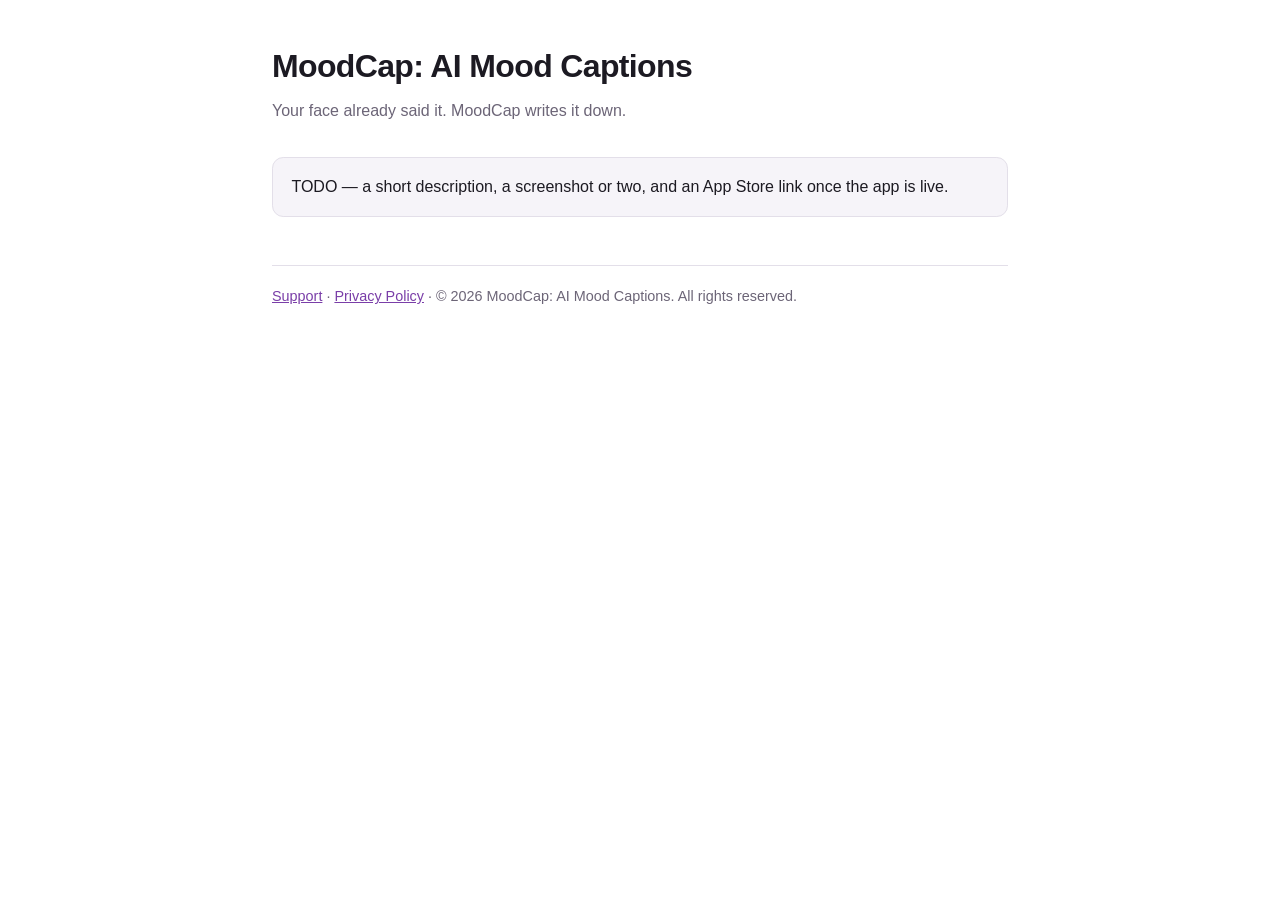
==== index.html @ 4e9204dc "Support and privacy pages for MoodCap: AI Mood Captions" ====
<!doctype html>
<html lang="en">
<head>
<meta charset="utf-8">
<meta name="viewport" content="width=device-width, initial-scale=1">
<title>MoodCap: AI Mood Captions</title>
<style>
  :root { color-scheme: light dark;
    --ink:#1c1a22; --dim:#6c6577; --bg:#fff; --card:#f6f4f9; --line:#e3dfe9; --accent:#7a3ea8; }
  @media (prefers-color-scheme: dark) {
    :root { --ink:#ece9f1; --dim:#a49cb0; --bg:#17141d; --card:#231f2b; --line:#37303f; --accent:#c79bee; }
  }
  body { max-width: 46rem; margin: 0 auto; padding: 2.5rem 1.25rem 4rem; background: var(--bg);
    color: var(--ink); font: 16px/1.65 -apple-system, BlinkMacSystemFont, "Segoe UI", Roboto, sans-serif; }
  h1 { font-size: 2rem; margin: 0 0 .35rem; letter-spacing: -.02em; }
  h2 { font-size: 1.1rem; margin: 2.2rem 0 .6rem; }
  .sub { color: var(--dim); margin: 0 0 2rem; }
  .lede { background: var(--card); border: 1px solid var(--line); border-radius: .7rem;
    padding: 1rem 1.15rem; margin: 0 0 2rem; }
  ul { padding-left: 1.15rem; } li { margin: .3rem 0; }
  footer { margin-top: 3rem; padding-top: 1.2rem; border-top: 1px solid var(--line);
    color: var(--dim); font-size: .9rem; }
  a { color: var(--accent); }
</style>
</head>
<body>
<h1>MoodCap: AI Mood Captions</h1>
<p class="sub">Your face already said it. MoodCap writes it down.</p>
<p class="lede">TODO — a short description, a screenshot or two, and an App Store
link once the app is live.</p>
<footer><a href="support.html">Support</a> · <a href="privacy.html">Privacy Policy</a>
 · © 2026 MoodCap: AI Mood Captions. All rights reserved.</footer>
</body>
</html>
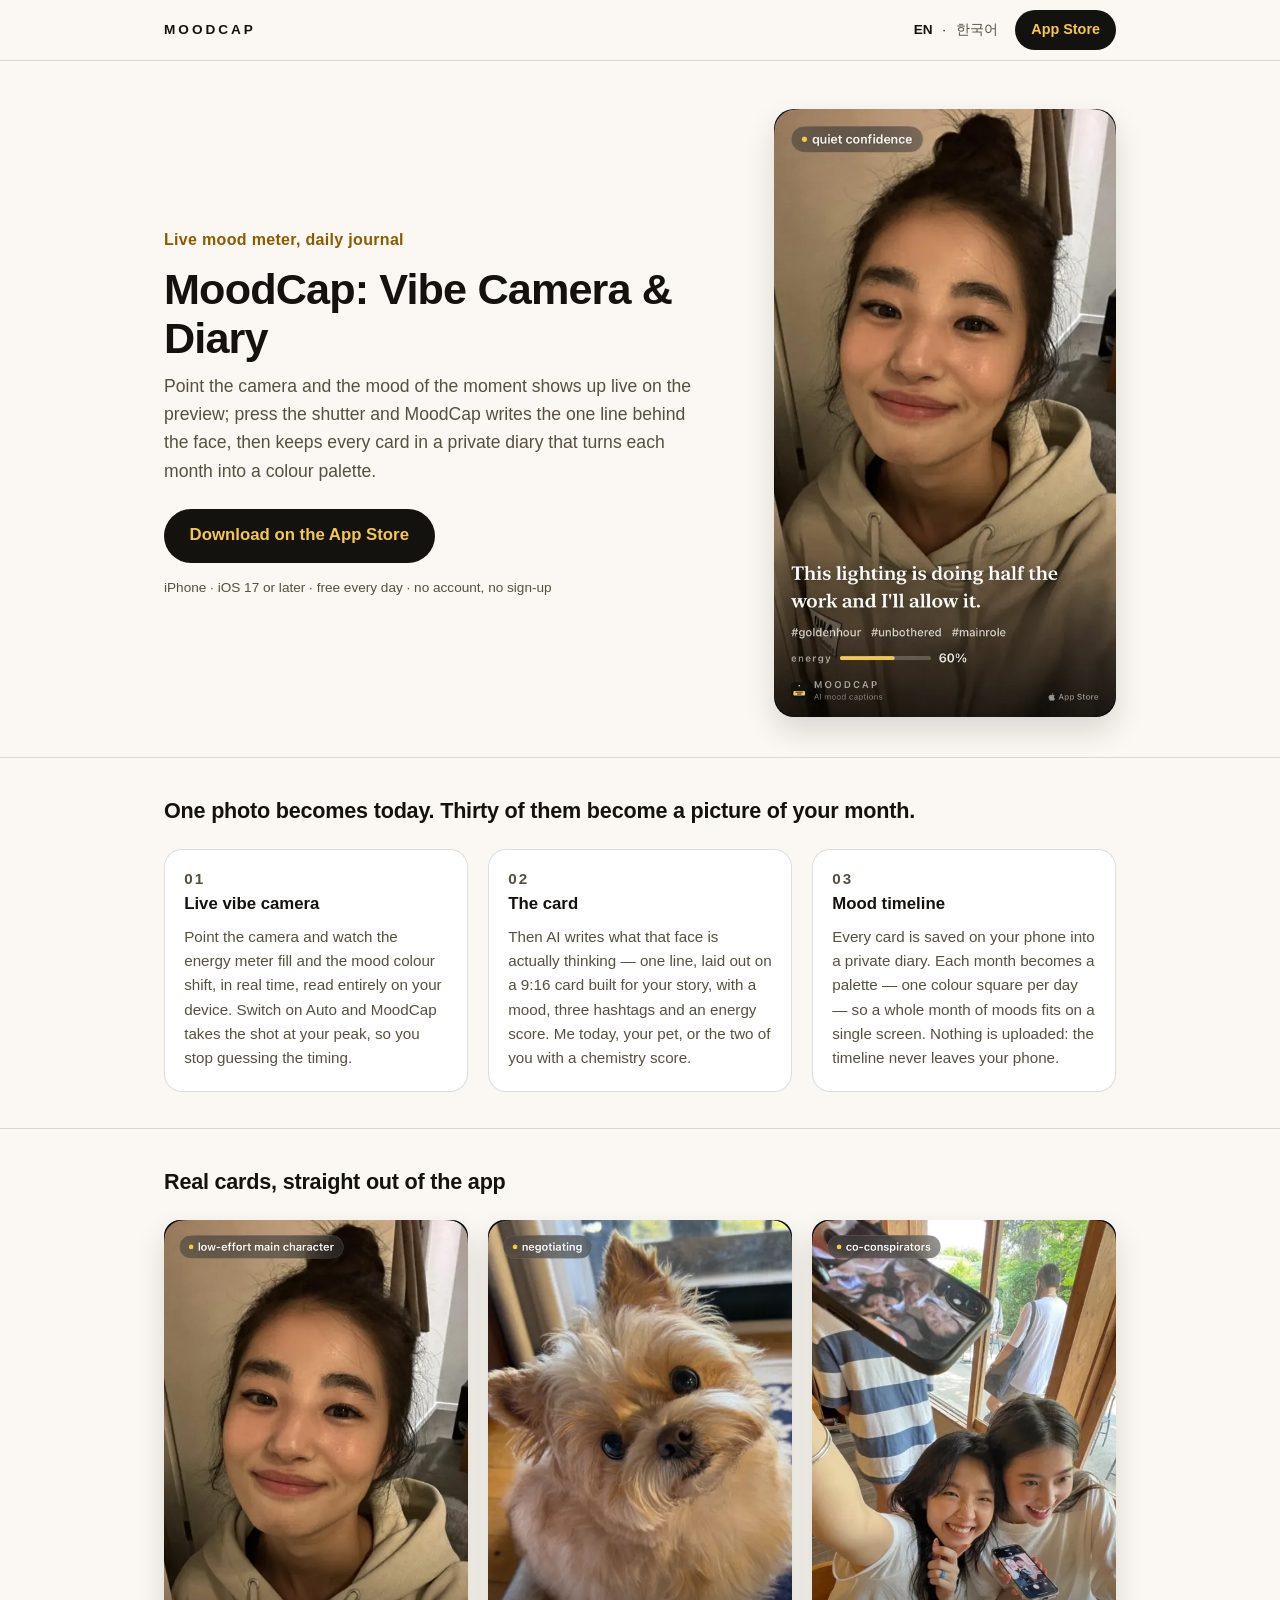
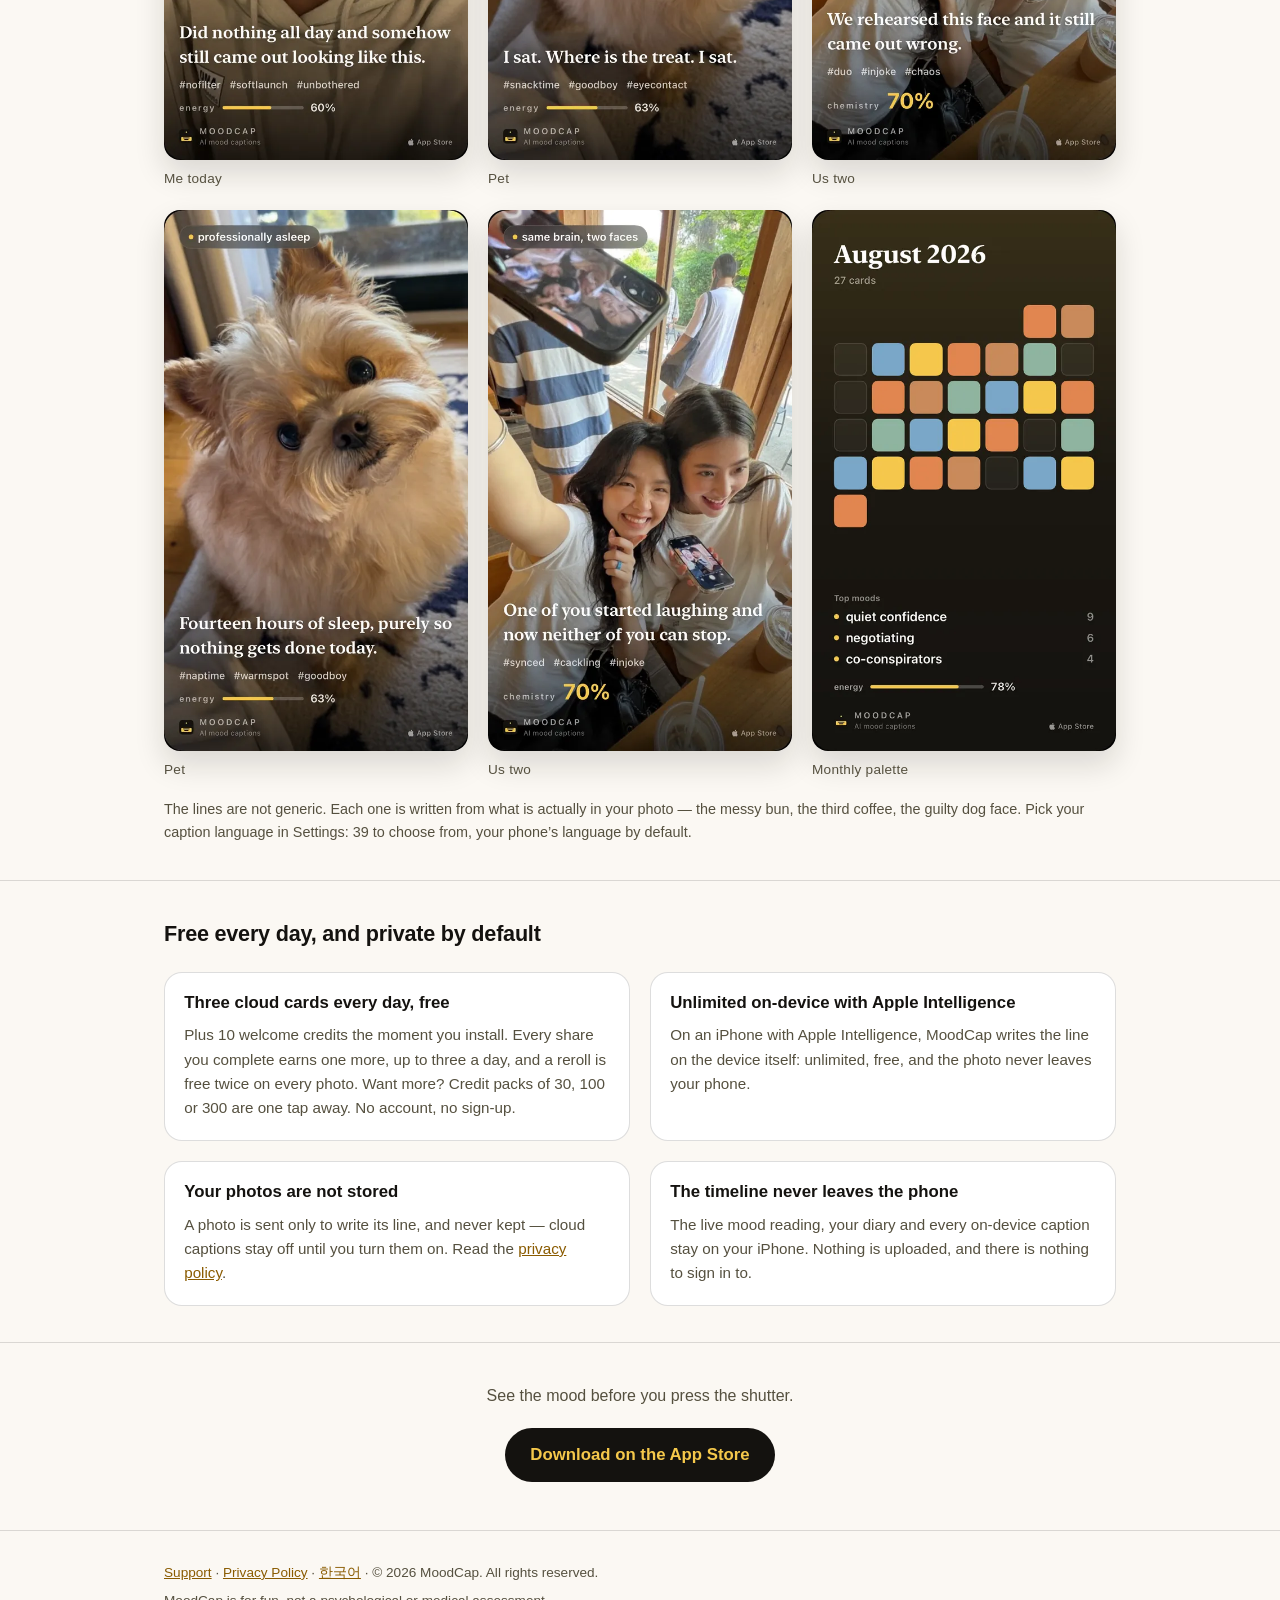
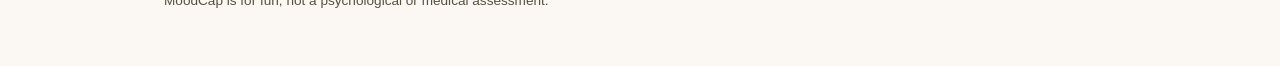
==== commit 0aeda7f3: "Build the real launch site, EN + KO Replaces the TODO placeholder with a marketing page that says wh" ====
--- a/index.html
+++ b/index.html
@@ -3,32 +3,372 @@
 <head>
 <meta charset="utf-8">
 <meta name="viewport" content="width=device-width, initial-scale=1">
-<title>MoodCap: AI Mood Captions</title>
+<title>MoodCap: Vibe Camera &amp; Diary</title>
+<meta name="description" content="Your camera reads the room before you press the shutter. MoodCap shows the mood live, writes the one line behind the face, and keeps every card in a private diary that turns each month into a colour palette.">
+<link rel="canonical" href="https://richoh86.github.io/moodcap-site/">
+<link rel="alternate" hreflang="en" href="https://richoh86.github.io/moodcap-site/">
+<link rel="alternate" hreflang="ko" href="https://richoh86.github.io/moodcap-site/ko/">
+<link rel="alternate" hreflang="x-default" href="https://richoh86.github.io/moodcap-site/">
+<meta property="og:type" content="website">
+<meta property="og:site_name" content="MoodCap">
+<meta property="og:title" content="MoodCap: Vibe Camera &amp; Diary">
+<meta property="og:description" content="See the mood before you press the shutter, then watch a month of them turn into one colour palette. Free every day, unlimited on-device with Apple Intelligence.">
+<meta property="og:url" content="https://richoh86.github.io/moodcap-site/">
+<meta property="og:image" content="https://richoh86.github.io/moodcap-site/assets/og.jpg">
+<meta property="og:image:width" content="1200">
+<meta property="og:image:height" content="630">
+<meta property="og:locale" content="en_US">
+<meta property="og:locale:alternate" content="ko_KR">
+<meta name="twitter:card" content="summary_large_image">
+<meta name="twitter:title" content="MoodCap: Vibe Camera &amp; Diary">
+<meta name="twitter:description" content="See the mood before you press the shutter, then watch a month of them turn into one colour palette.">
+<meta name="twitter:image" content="https://richoh86.github.io/moodcap-site/assets/og.jpg">
+<meta name="theme-color" content="#14120F">
+<link rel="icon" type="image/png" sizes="32x32" href="assets/favicon-32.png">
+<link rel="icon" type="image/png" sizes="192x192" href="assets/icon-192.png">
+<link rel="apple-touch-icon" href="assets/apple-touch-icon.png">
 <style>
-  :root { color-scheme: light dark;
-    --ink:#1c1a22; --dim:#6c6577; --bg:#fff; --card:#f6f4f9; --line:#e3dfe9; --accent:#7a3ea8; }
-  @media (prefers-color-scheme: dark) {
-    :root { --ink:#ece9f1; --dim:#a49cb0; --bg:#17141d; --card:#231f2b; --line:#37303f; --accent:#c79bee; }
-  }
-  body { max-width: 46rem; margin: 0 auto; padding: 2.5rem 1.25rem 4rem; background: var(--bg);
-    color: var(--ink); font: 16px/1.65 -apple-system, BlinkMacSystemFont, "Segoe UI", Roboto, sans-serif; }
-  h1 { font-size: 2rem; margin: 0 0 .35rem; letter-spacing: -.02em; }
-  h2 { font-size: 1.1rem; margin: 2.2rem 0 .6rem; }
-  .sub { color: var(--dim); margin: 0 0 2rem; }
-  .lede { background: var(--card); border: 1px solid var(--line); border-radius: .7rem;
-    padding: 1rem 1.15rem; margin: 0 0 2rem; }
-  ul { padding-left: 1.15rem; } li { margin: .3rem 0; }
-  footer { margin-top: 3rem; padding-top: 1.2rem; border-top: 1px solid var(--line);
-    color: var(--dim); font-size: .9rem; }
-  a { color: var(--accent); }
+  /* Brand values come from Sources/App/BrandTheme.swift — ink #14120F,
+     raised surface #221E19, subtitle yellow #F5C84B. */
+  :root {
+    color-scheme: dark light;
+    --ink: #14120F;
+    --raised: #221E19;
+    --line: rgba(255, 255, 255, 0.12);
+    --text: #ffffff;
+    --dim: rgba(255, 255, 255, 0.72);
+    --accent: #F5C84B;
+    --accent-ink: #14120F;
+    --link: #F5C84B;
+    --shadow: 0 18px 40px rgba(0, 0, 0, 0.45);
+  }
+  @media (prefers-color-scheme: light) {
+    :root {
+      --ink: #FBF8F3;
+      --raised: #FFFFFF;
+      --line: rgba(20, 18, 15, 0.14);
+      --text: #14120F;
+      --dim: #55503F;
+      --accent: #14120F;
+      --accent-ink: #F5C84B;
+      --link: #8A5B00;
+      --shadow: 0 14px 30px rgba(20, 18, 15, 0.14);
+    }
+  }
+  * { box-sizing: border-box; }
+  html { -webkit-text-size-adjust: 100%; }
+  body {
+    margin: 0;
+    background: var(--ink);
+    color: var(--text);
+    font: 16px/1.6 -apple-system, BlinkMacSystemFont, "Segoe UI", Roboto,
+      "Helvetica Neue", Arial, sans-serif;
+    overflow-wrap: break-word;
+  }
+  .wrap { max-width: 62rem; margin: 0 auto; padding: 0 1.25rem; }
+  a { color: var(--link); }
+  a:focus-visible, button:focus-visible {
+    outline: 3px solid var(--accent);
+    outline-offset: 3px;
+    border-radius: 4px;
+  }
+  img { max-width: 100%; height: auto; display: block; }
+
+  header.bar {
+    border-bottom: 1px solid var(--line);
+    position: sticky;
+    top: 0;
+    background: var(--ink);
+    z-index: 5;
+  }
+  .bar .wrap {
+    display: flex;
+    align-items: center;
+    gap: 1rem;
+    min-height: 60px;
+    flex-wrap: wrap;
+  }
+  .wordmark {
+    font-weight: 700;
+    letter-spacing: 0.22em;
+    font-size: 0.85rem;
+    color: var(--text);
+    text-decoration: none;
+    margin-right: auto;
+  }
+  .langs { display: flex; gap: 0.5rem; align-items: center; font-size: 0.85rem; }
+  .langs a { color: var(--dim); text-decoration: none; padding: 0.2rem 0.1rem; }
+  .langs a[aria-current="page"] { color: var(--text); font-weight: 600; }
+  .langs a:hover { color: var(--text); }
+
+  .store {
+    display: inline-block;
+    background: var(--accent);
+    color: var(--accent-ink);
+    font-weight: 700;
+    text-decoration: none;
+    padding: 0.55rem 1rem;
+    border-radius: 999px;
+    font-size: 0.9rem;
+    white-space: nowrap;
+  }
+  .store.big { padding: 0.85rem 1.6rem; font-size: 1.05rem; }
+  .store:hover { filter: brightness(1.08); }
+
+  .hero .wrap {
+    display: grid;
+    grid-template-columns: 1.25fr 0.75fr;
+    gap: 2.5rem;
+    align-items: center;
+    padding-top: 3rem;
+    padding-bottom: 2.5rem;
+  }
+  h1 { font-size: clamp(1.9rem, 4.5vw, 2.7rem); line-height: 1.15; margin: 0 0 0.5rem; letter-spacing: -0.02em; }
+  .kicker { color: var(--accent); font-weight: 600; margin: 0 0 0.75rem; letter-spacing: 0.02em; }
+  .lede { color: var(--dim); font-size: 1.1rem; margin: 0 0 1.5rem; max-width: 34rem; }
+  .meta { color: var(--dim); font-size: 0.85rem; margin: 0.9rem 0 0; }
+  .hero-card img { border-radius: 20px; box-shadow: var(--shadow); margin: 0 auto; }
+
+  section { padding: 2.25rem 0; border-top: 1px solid var(--line); }
+  h2 { font-size: 1.35rem; margin: 0 0 1.25rem; letter-spacing: -0.01em; }
+  h3 { font-size: 1.05rem; margin: 0 0 0.4rem; }
+  .three { display: grid; grid-template-columns: repeat(3, 1fr); gap: 1.25rem; }
+  .three article {
+    background: var(--raised);
+    border: 1px solid var(--line);
+    border-radius: 18px;
+    padding: 1.1rem 1.2rem 1.3rem;
+  }
+  .three p { color: var(--dim); margin: 0; font-size: 0.95rem; }
+  .step { color: var(--accent); font-size: 0.75rem; font-weight: 700; letter-spacing: 0.14em; }
+
+  @media (prefers-color-scheme: light) {
+    .kicker, .step { color: var(--link); }
+  }
+
+  .gallery {
+    display: grid;
+    grid-template-columns: repeat(3, minmax(0, 1fr));
+    gap: 1.25rem;
+  }
+  .gallery figure { margin: 0; }
+  .gallery img { border-radius: 16px; box-shadow: var(--shadow); width: 100%; }
+  .gallery figcaption {
+    color: var(--dim);
+    font-size: 0.85rem;
+    margin-top: 0.5rem;
+    letter-spacing: 0.02em;
+  }
+  .note { color: var(--dim); font-size: 0.9rem; margin: 1.1rem 0 0; }
+
+  .facts { display: grid; grid-template-columns: 1fr 1fr; gap: 1.25rem; }
+  .facts div {
+    background: var(--raised);
+    border: 1px solid var(--line);
+    border-radius: 18px;
+    padding: 1.1rem 1.2rem 1.2rem;
+  }
+  .facts p { color: var(--dim); margin: 0.35rem 0 0; font-size: 0.95rem; }
+  .cta { text-align: center; padding: 2.5rem 0 3rem; border-top: 1px solid var(--line); }
+  .cta p { color: var(--dim); margin: 0 0 1.25rem; }
+
+  footer {
+    border-top: 1px solid var(--line);
+    padding: 1.5rem 0 3rem;
+    color: var(--dim);
+    font-size: 0.85rem;
+  }
+  footer p { margin: 0.4rem 0; }
+
+  @media (max-width: 860px) {
+    .hero .wrap { grid-template-columns: 1fr; gap: 1.75rem; padding-top: 2rem; }
+    .three { grid-template-columns: 1fr; }
+    .facts { grid-template-columns: 1fr; }
+    .hero-card img { max-width: 260px; }
+  }
+  @media (max-width: 640px) {
+    .gallery {
+      display: flex;
+      overflow-x: auto;
+      scroll-snap-type: x mandatory;
+      gap: 1rem;
+      padding-bottom: 0.75rem;
+    }
+    .gallery figure { flex: 0 0 62vw; scroll-snap-align: start; }
+  }
 </style>
 </head>
 <body>
-<h1>MoodCap: AI Mood Captions</h1>
-<p class="sub">Your face already said it. MoodCap writes it down.</p>
-<p class="lede">TODO — a short description, a screenshot or two, and an App Store
-link once the app is live.</p>
-<footer><a href="support.html">Support</a> · <a href="privacy.html">Privacy Policy</a>
- · © 2026 MoodCap: AI Mood Captions. All rights reserved.</footer>
+
+<header class="bar">
+  <div class="wrap">
+    <a class="wordmark" href="index.html">MOODCAP</a>
+    <nav class="langs" aria-label="Language">
+      <a href="index.html" aria-current="page" lang="en">EN</a>
+      <span aria-hidden="true">·</span>
+      <a href="ko/index.html" lang="ko" hreflang="ko">한국어</a>
+    </nav>
+    <a class="store" href="https://apps.apple.com/app/apple-store/id6801974284?pt=119467638&amp;ct=site&amp;mt=8">App&nbsp;Store</a>
+  </div>
+</header>
+
+<main>
+
+  <div class="hero">
+    <div class="wrap">
+      <div>
+        <p class="kicker">Live mood meter, daily journal</p>
+        <h1>MoodCap: Vibe Camera &amp; Diary</h1>
+        <p class="lede">Point the camera and the mood of the moment shows up live on the
+          preview; press the shutter and MoodCap writes the one line behind the face, then
+          keeps every card in a private diary that turns each month into a colour palette.</p>
+        <a class="store big" href="https://apps.apple.com/app/apple-store/id6801974284?pt=119467638&amp;ct=site&amp;mt=8">Download on the App Store</a>
+        <p class="meta">iPhone · iOS 17 or later · free every day · no account, no sign-up</p>
+      </div>
+      <div class="hero-card">
+        <picture>
+          <source srcset="assets/cards/en/solo-1.webp" type="image/webp">
+          <img src="assets/cards/en/solo-1.jpg" width="540" height="960"
+               alt="A MoodCap card. Mood: quiet confidence. The line reads &ldquo;This lighting is doing half the work and I'll allow it.&rdquo; with #goldenhour #unbothered #mainrole and an energy score of 60%.">
+        </picture>
+      </div>
+    </div>
+  </div>
+
+  <section id="how">
+    <div class="wrap">
+      <h2>One photo becomes today. Thirty of them become a picture of your month.</h2>
+      <div class="three">
+        <article>
+          <p class="step">01</p>
+          <h3>Live vibe camera</h3>
+          <p>Point the camera and watch the energy meter fill and the mood colour shift, in
+            real time, read entirely on your device. Switch on Auto and MoodCap takes the shot
+            at your peak, so you stop guessing the timing.</p>
+        </article>
+        <article>
+          <p class="step">02</p>
+          <h3>The card</h3>
+          <p>Then AI writes what that face is actually thinking &mdash; one line, laid out on a
+            9:16 card built for your story, with a mood, three hashtags and an energy score.
+            Me today, your pet, or the two of you with a chemistry score.</p>
+        </article>
+        <article>
+          <p class="step">03</p>
+          <h3>Mood timeline</h3>
+          <p>Every card is saved on your phone into a private diary. Each month becomes a
+            palette &mdash; one colour square per day &mdash; so a whole month of moods fits on
+            a single screen. Nothing is uploaded: the timeline never leaves your phone.</p>
+        </article>
+      </div>
+    </div>
+  </section>
+
+  <section id="cards">
+    <div class="wrap">
+      <h2>Real cards, straight out of the app</h2>
+      <div class="gallery">
+        <figure>
+          <picture>
+            <source srcset="assets/cards/en/solo-2.webp" type="image/webp">
+            <img loading="lazy" src="assets/cards/en/solo-2.jpg" width="540" height="960"
+                 alt="Mood: low-effort main character. &ldquo;Did nothing all day and somehow still came out looking like this.&rdquo;">
+          </picture>
+          <figcaption>Me today</figcaption>
+        </figure>
+        <figure>
+          <picture>
+            <source srcset="assets/cards/en/pet-1.webp" type="image/webp">
+            <img loading="lazy" src="assets/cards/en/pet-1.jpg" width="540" height="960"
+                 alt="Mood: negotiating. &ldquo;I sat. Where is the treat. I sat.&rdquo;">
+          </picture>
+          <figcaption>Pet</figcaption>
+        </figure>
+        <figure>
+          <picture>
+            <source srcset="assets/cards/en/duo-1.webp" type="image/webp">
+            <img loading="lazy" src="assets/cards/en/duo-1.jpg" width="540" height="960"
+                 alt="Mood: co-conspirators. &ldquo;We rehearsed this face and it still came out wrong.&rdquo; with a chemistry score of 70%.">
+          </picture>
+          <figcaption>Us two</figcaption>
+        </figure>
+        <figure>
+          <picture>
+            <source srcset="assets/cards/en/pet-2.webp" type="image/webp">
+            <img loading="lazy" src="assets/cards/en/pet-2.jpg" width="540" height="960"
+                 alt="Mood: professionally asleep. &ldquo;Fourteen hours of sleep, purely so nothing gets done today.&rdquo;">
+          </picture>
+          <figcaption>Pet</figcaption>
+        </figure>
+        <figure>
+          <picture>
+            <source srcset="assets/cards/en/duo-2.webp" type="image/webp">
+            <img loading="lazy" src="assets/cards/en/duo-2.jpg" width="540" height="960"
+                 alt="Mood: same brain, two faces. &ldquo;One of you started laughing and now neither of you can stop.&rdquo;">
+          </picture>
+          <figcaption>Us two</figcaption>
+        </figure>
+        <figure>
+          <picture>
+            <source srcset="assets/cards/en/palette.webp" type="image/webp">
+            <img loading="lazy" src="assets/cards/en/palette.jpg" width="540" height="960"
+                 alt="The monthly palette card for August 2026: 27 cards, one colour square per day, top moods quiet confidence, negotiating and co-conspirators, average energy 78%.">
+          </picture>
+          <figcaption>Monthly palette</figcaption>
+        </figure>
+      </div>
+      <p class="note">The lines are not generic. Each one is written from what is actually in
+        your photo &mdash; the messy bun, the third coffee, the guilty dog face. Pick your caption
+        language in Settings: 39 to choose from, your phone&rsquo;s language by default.</p>
+    </div>
+  </section>
+
+  <section id="free">
+    <div class="wrap">
+      <h2>Free every day, and private by default</h2>
+      <div class="facts">
+        <div>
+          <h3>Three cloud cards every day, free</h3>
+          <p>Plus 10 welcome credits the moment you install. Every share you complete earns one
+            more, up to three a day, and a reroll is free twice on every photo. Want more?
+            Credit packs of 30, 100 or 300 are one tap away. No account, no sign-up.</p>
+        </div>
+        <div>
+          <h3>Unlimited on-device with Apple Intelligence</h3>
+          <p>On an iPhone with Apple Intelligence, MoodCap writes the line on the device itself:
+            unlimited, free, and the photo never leaves your phone.</p>
+        </div>
+        <div>
+          <h3>Your photos are not stored</h3>
+          <p>A photo is sent only to write its line, and never kept &mdash; cloud captions stay
+            off until you turn them on. Read the <a href="privacy.html">privacy policy</a>.</p>
+        </div>
+        <div>
+          <h3>The timeline never leaves the phone</h3>
+          <p>The live mood reading, your diary and every on-device caption stay on your iPhone.
+            Nothing is uploaded, and there is nothing to sign in to.</p>
+        </div>
+      </div>
+    </div>
+  </section>
+
+  <div class="cta">
+    <div class="wrap">
+      <p>See the mood before you press the shutter.</p>
+      <a class="store big" href="https://apps.apple.com/app/apple-store/id6801974284?pt=119467638&amp;ct=site&amp;mt=8">Download on the App Store</a>
+    </div>
+  </div>
+
+</main>
+
+<footer>
+  <div class="wrap">
+    <p><a href="support.html">Support</a> · <a href="privacy.html">Privacy Policy</a> ·
+      <a href="ko/index.html" lang="ko" hreflang="ko">한국어</a> ·
+      © 2026 MoodCap. All rights reserved.</p>
+    <p>MoodCap is for fun, not a psychological or medical assessment.</p>
+  </div>
+</footer>
+
 </body>
 </html>
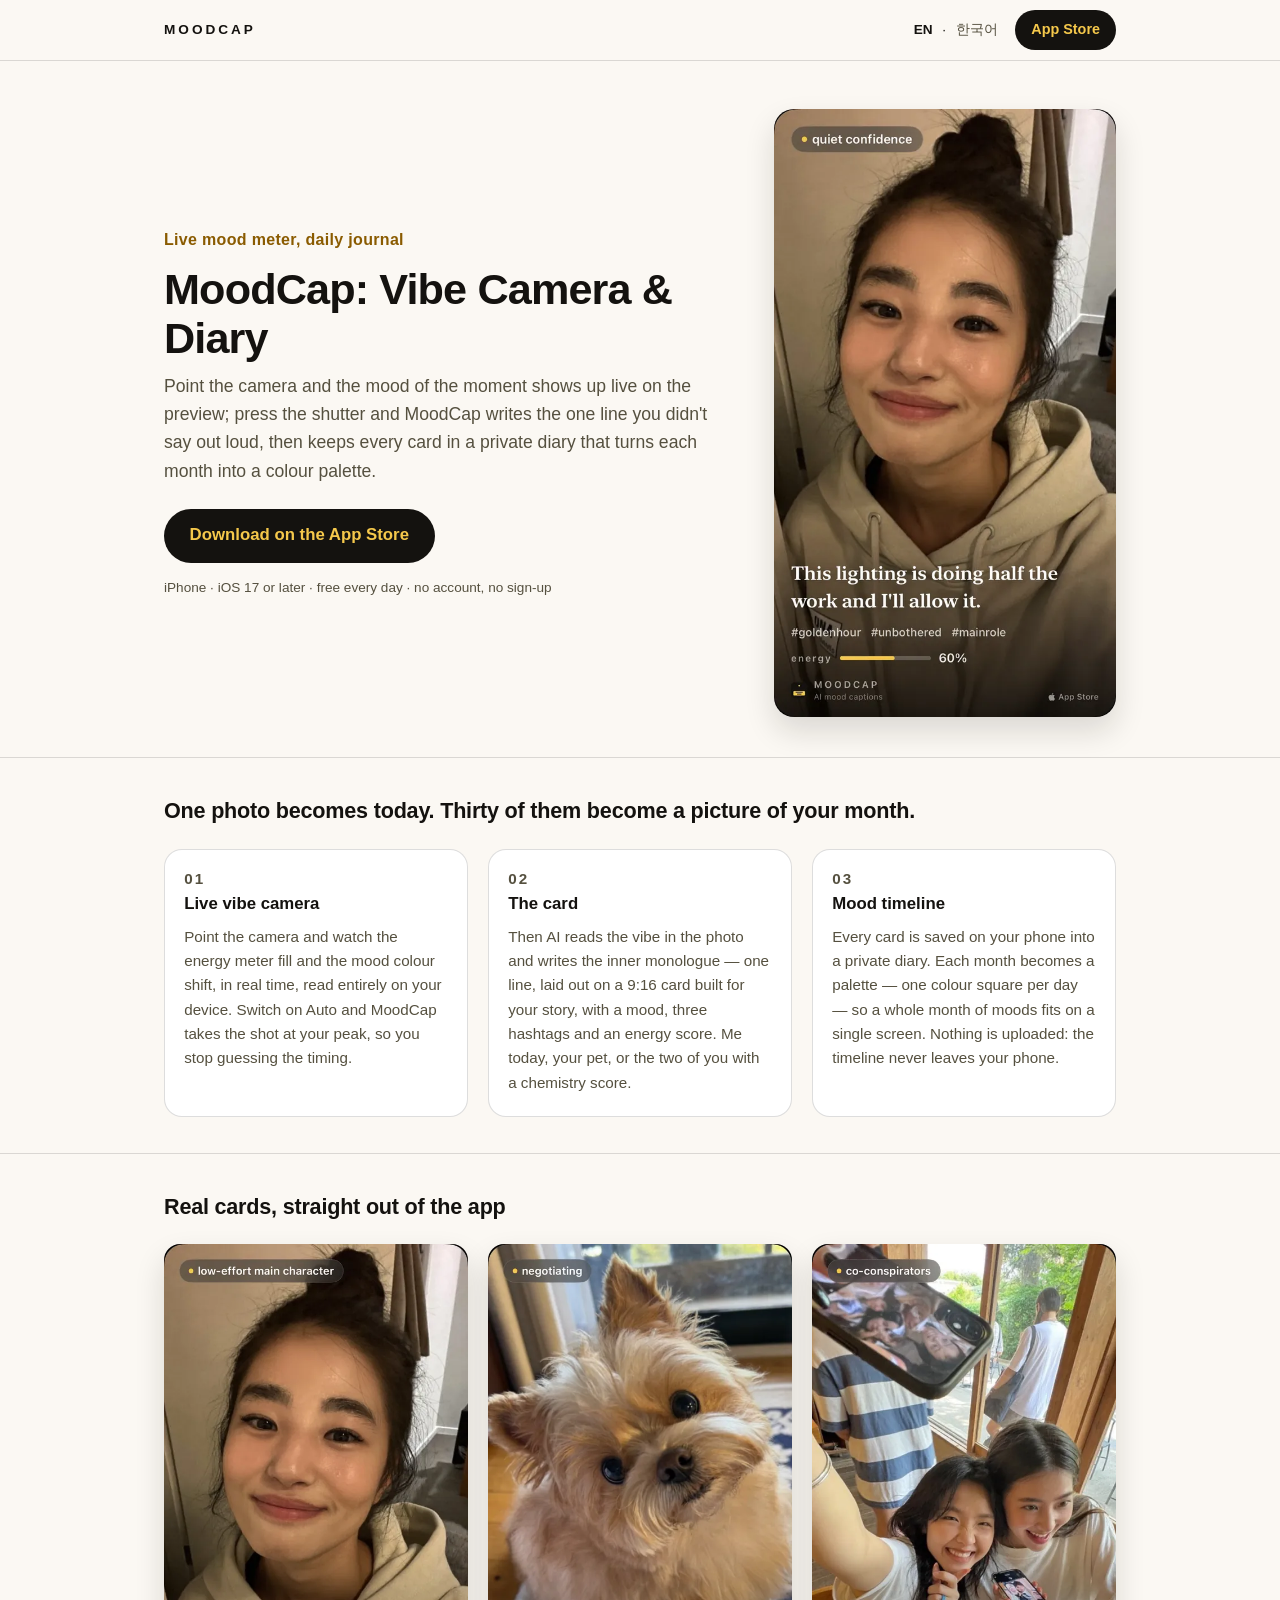
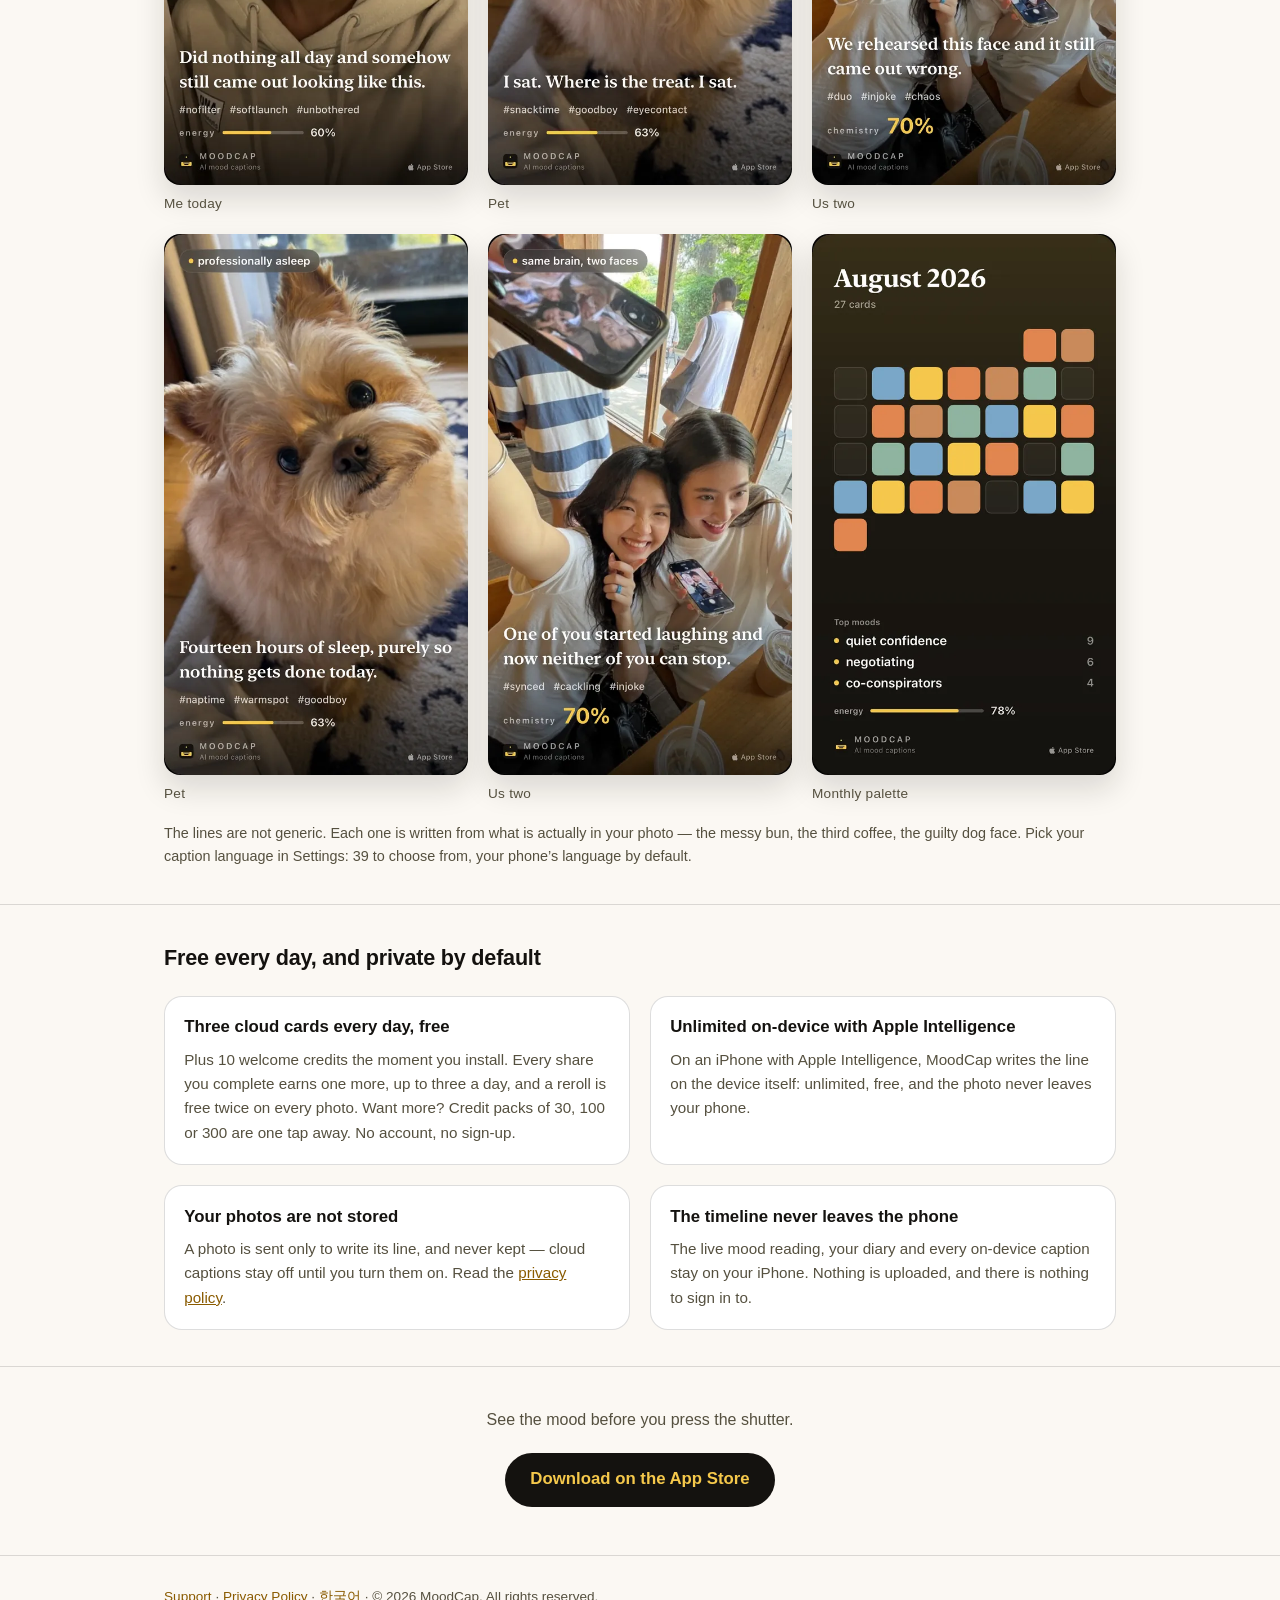
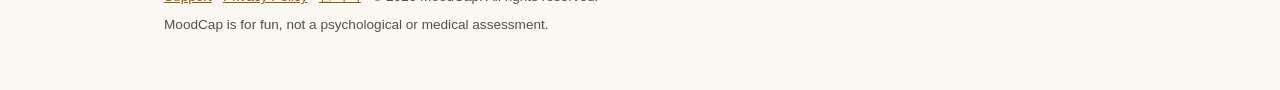
==== commit ed52754a: "ko page Naver SEO pass: FAQ + schema, drop the face-reading copy - ko: 7-question FAQ section mirror" ====
--- a/index.html
+++ b/index.html
@@ -4,7 +4,7 @@
 <meta charset="utf-8">
 <meta name="viewport" content="width=device-width, initial-scale=1">
 <title>MoodCap: Vibe Camera &amp; Diary</title>
-<meta name="description" content="Your camera reads the room before you press the shutter. MoodCap shows the mood live, writes the one line behind the face, and keeps every card in a private diary that turns each month into a colour palette.">
+<meta name="description" content="Your camera reads the room before you press the shutter. MoodCap shows the mood live, writes the one line you didn't say out loud, and keeps every card in a private diary that turns each month into a colour palette.">
 <link rel="canonical" href="https://richoh86.github.io/moodcap-site/">
 <link rel="alternate" hreflang="en" href="https://richoh86.github.io/moodcap-site/">
 <link rel="alternate" hreflang="ko" href="https://richoh86.github.io/moodcap-site/ko/">
@@ -220,7 +220,7 @@
         <p class="kicker">Live mood meter, daily journal</p>
         <h1>MoodCap: Vibe Camera &amp; Diary</h1>
         <p class="lede">Point the camera and the mood of the moment shows up live on the
-          preview; press the shutter and MoodCap writes the one line behind the face, then
+          preview; press the shutter and MoodCap writes the one line you didn't say out loud, then
           keeps every card in a private diary that turns each month into a colour palette.</p>
         <a class="store big" href="https://apps.apple.com/app/apple-store/id6801974284?pt=119467638&amp;ct=site&amp;mt=8">Download on the App Store</a>
         <p class="meta">iPhone · iOS 17 or later · free every day · no account, no sign-up</p>
@@ -249,7 +249,7 @@
         <article>
           <p class="step">02</p>
           <h3>The card</h3>
-          <p>Then AI writes what that face is actually thinking &mdash; one line, laid out on a
+          <p>Then AI reads the vibe in the photo and writes the inner monologue &mdash; one line, laid out on a
             9:16 card built for your story, with a mood, three hashtags and an energy score.
             Me today, your pet, or the two of you with a chemistry score.</p>
         </article>
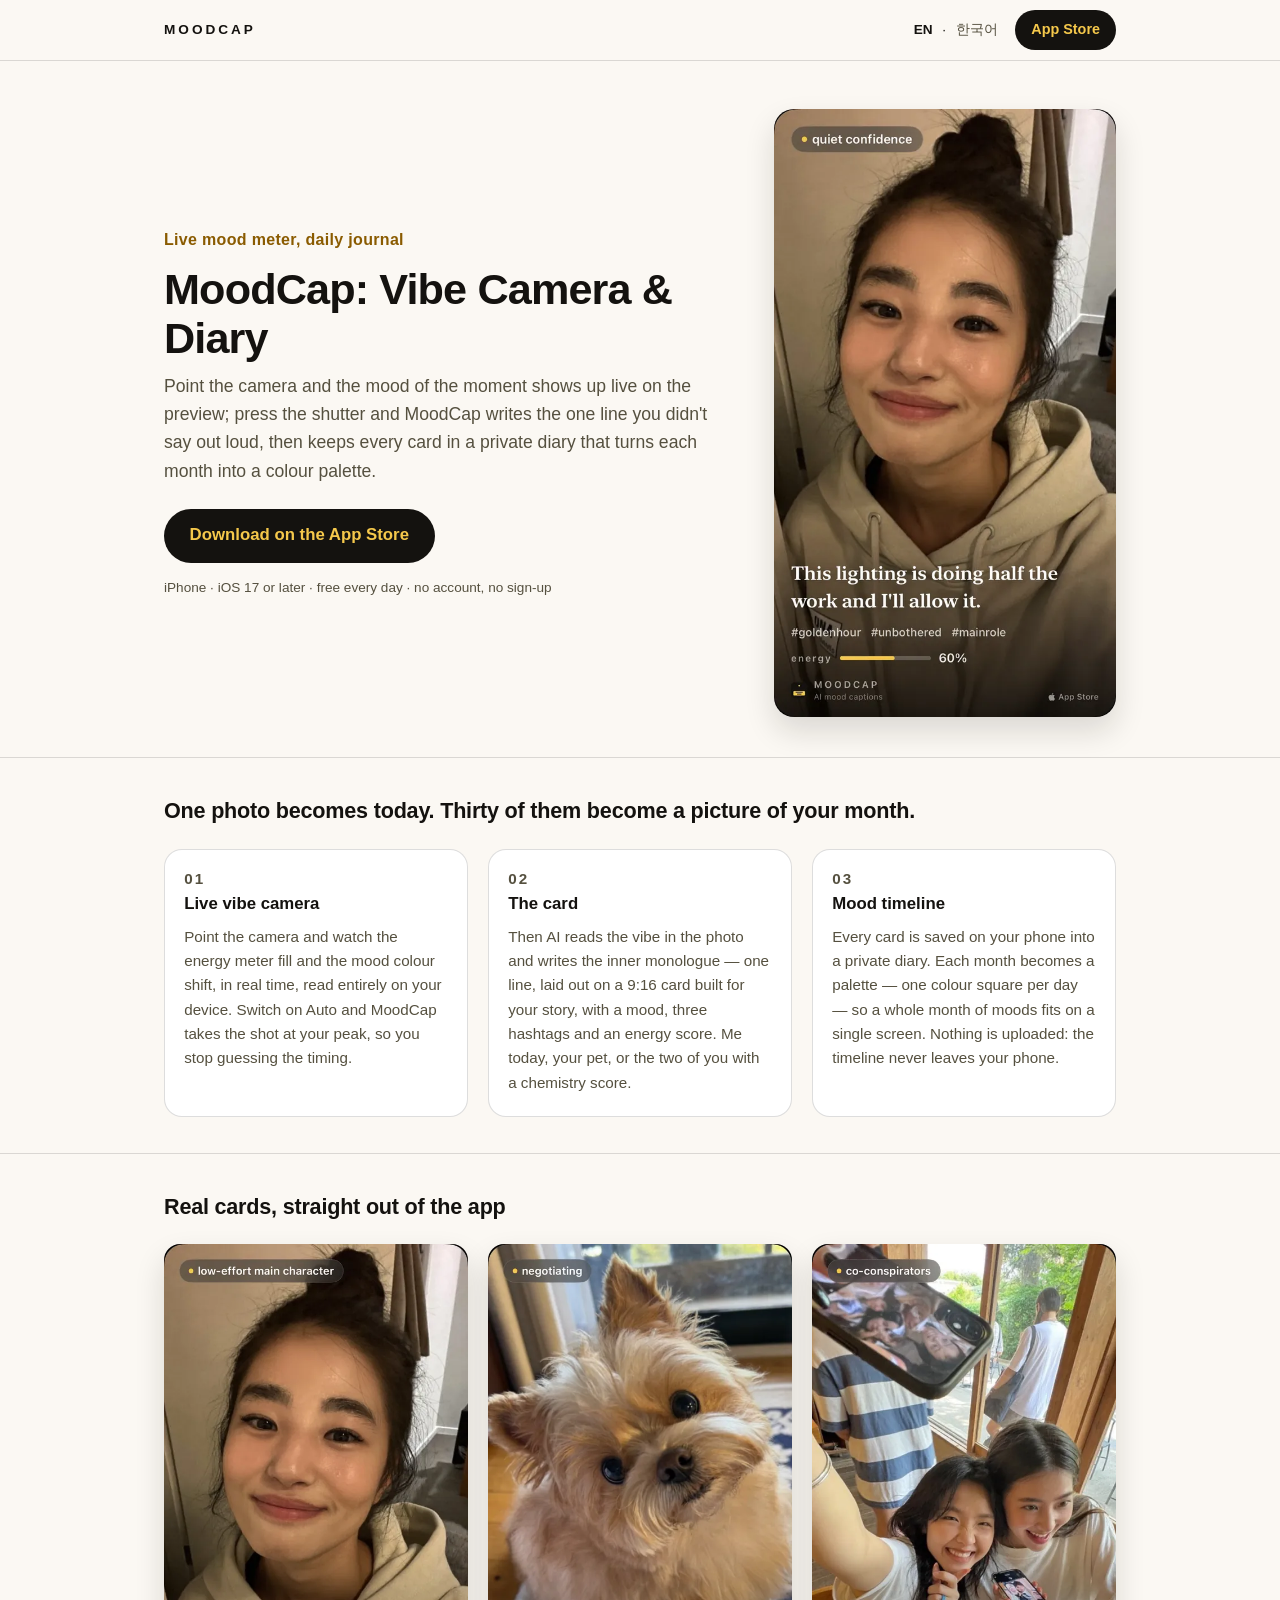
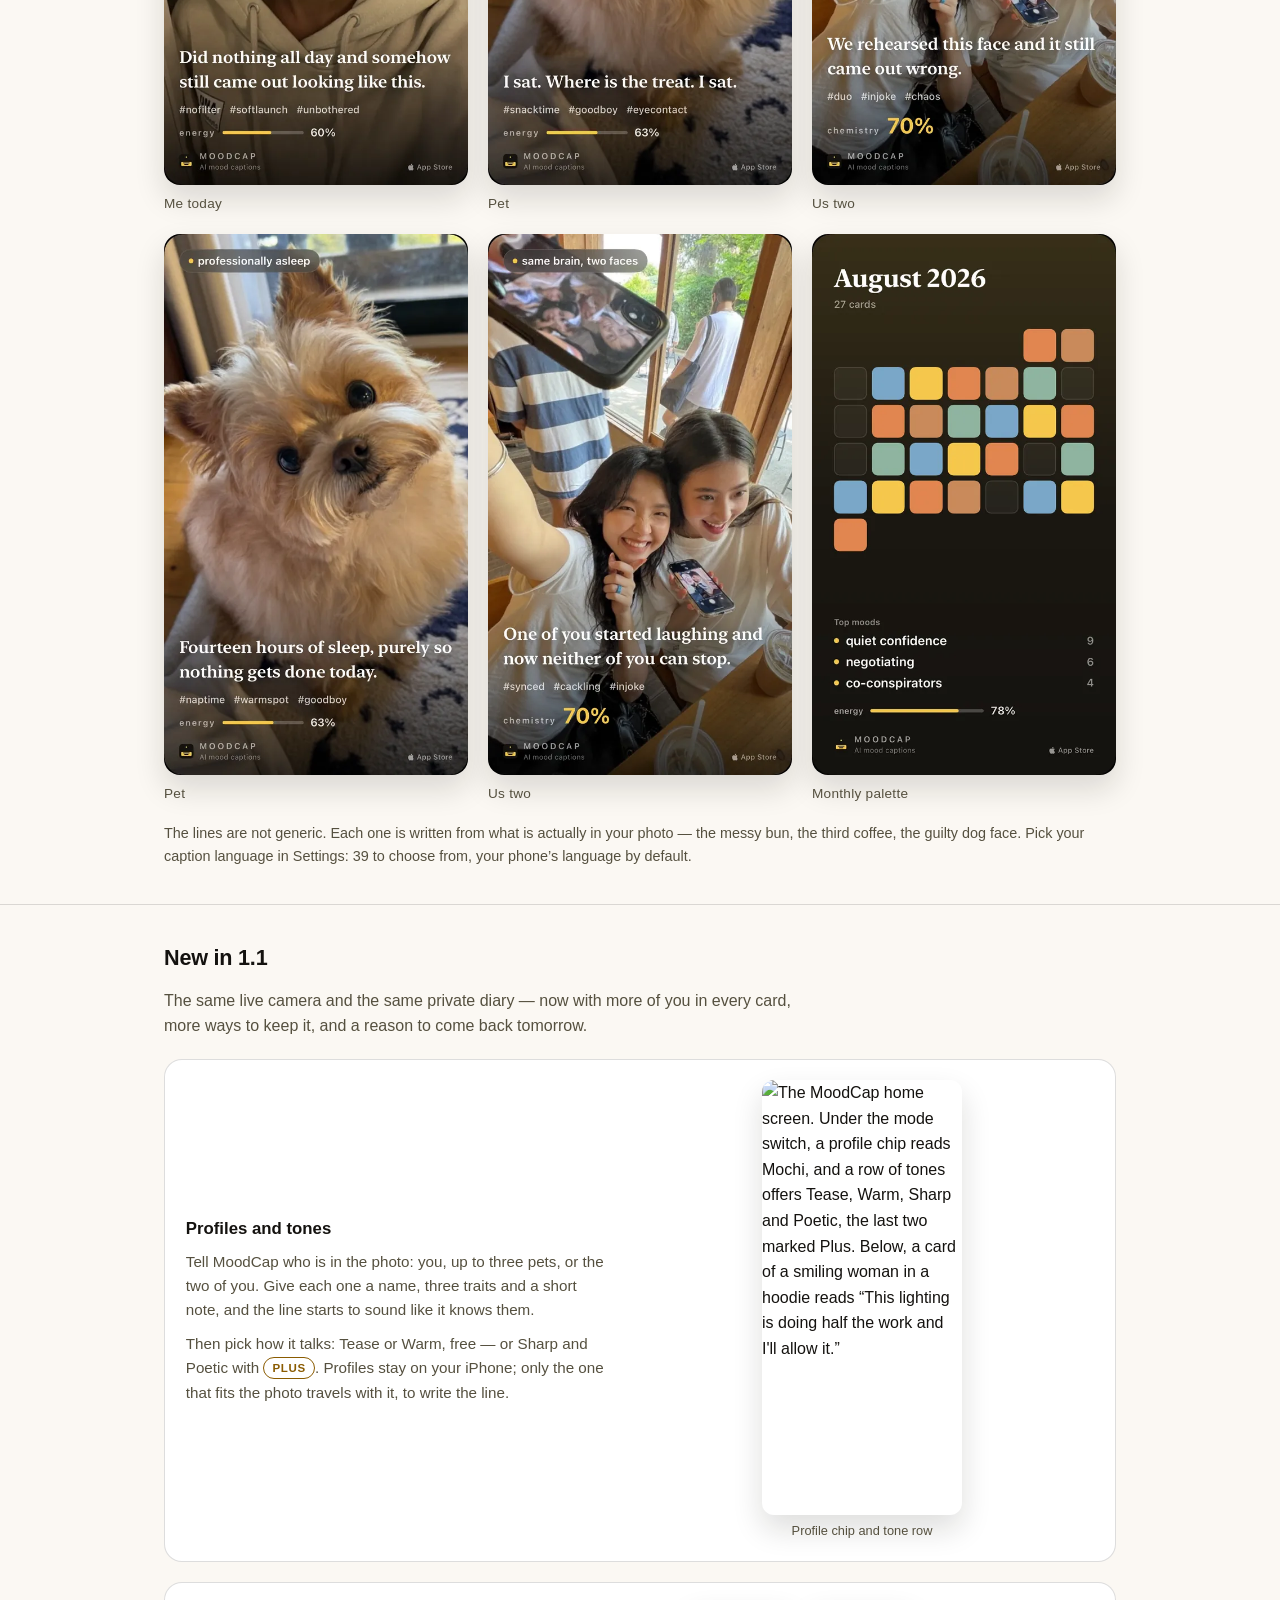
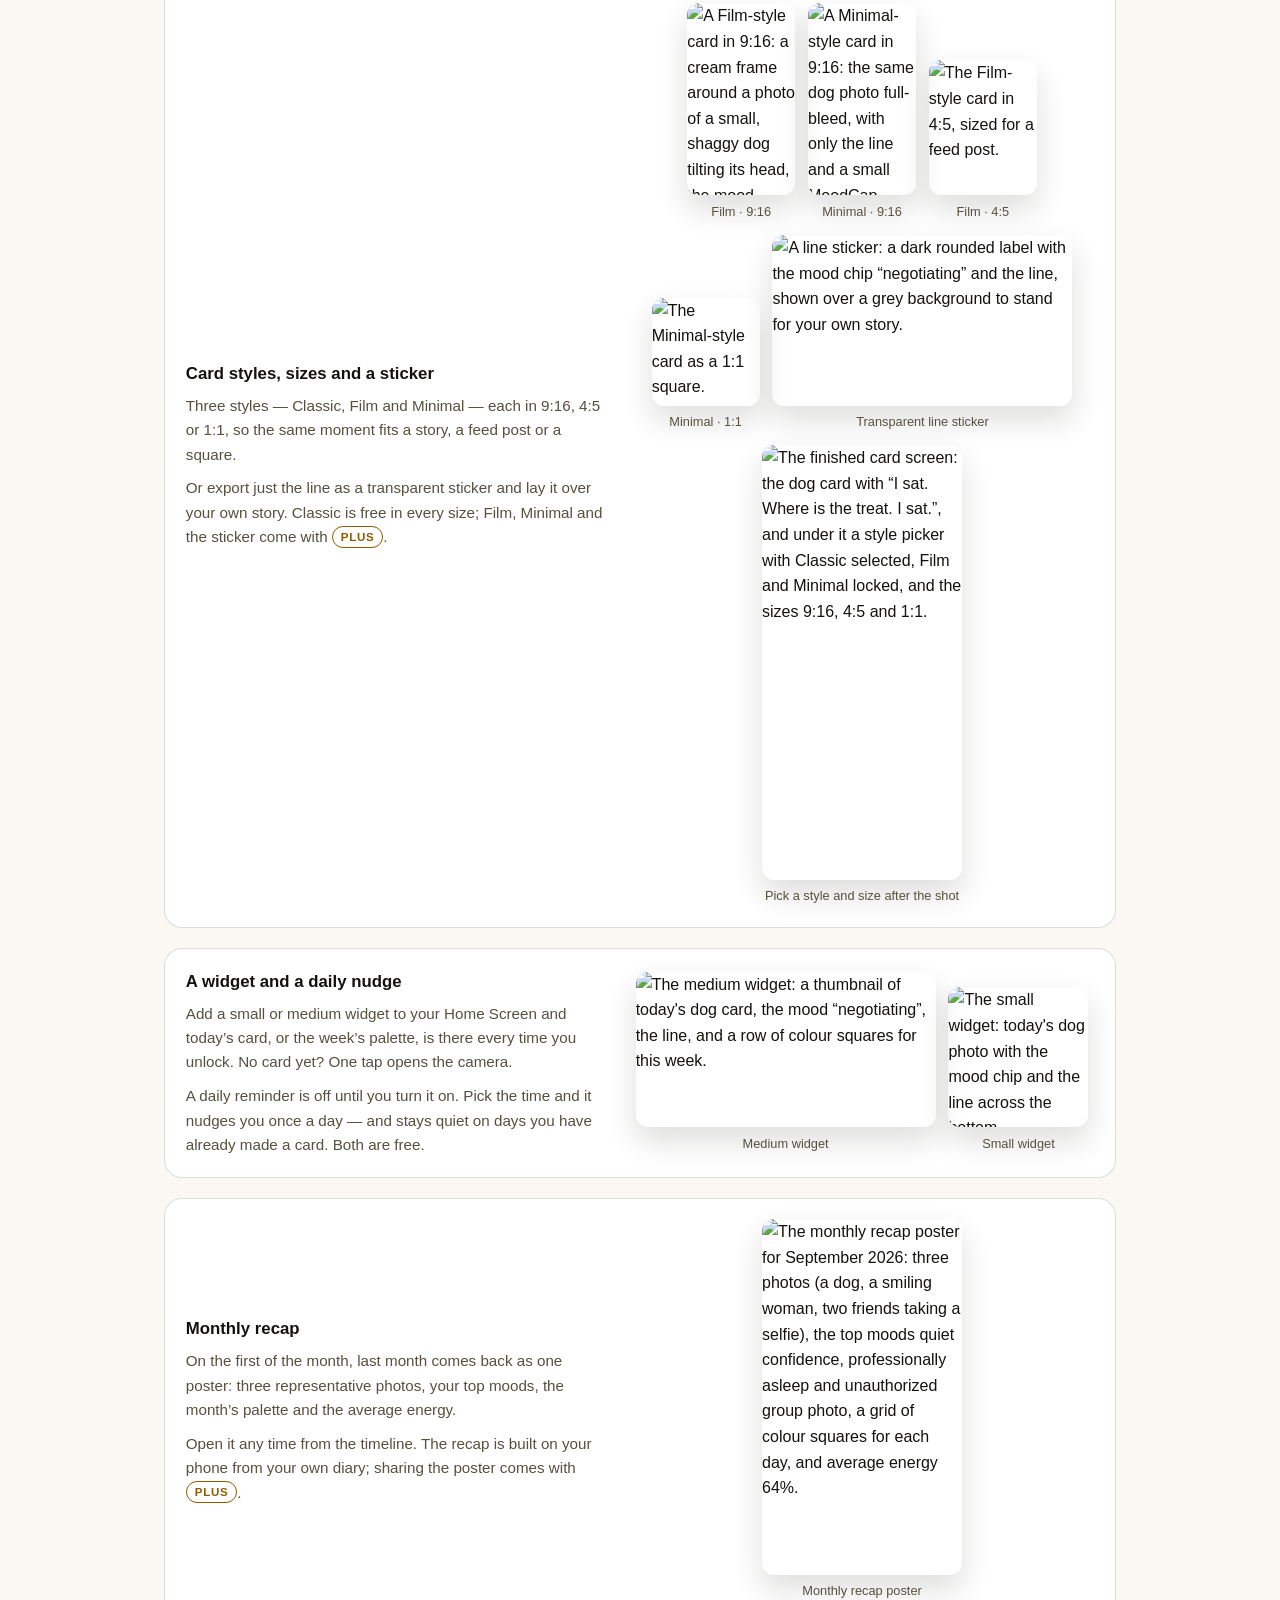
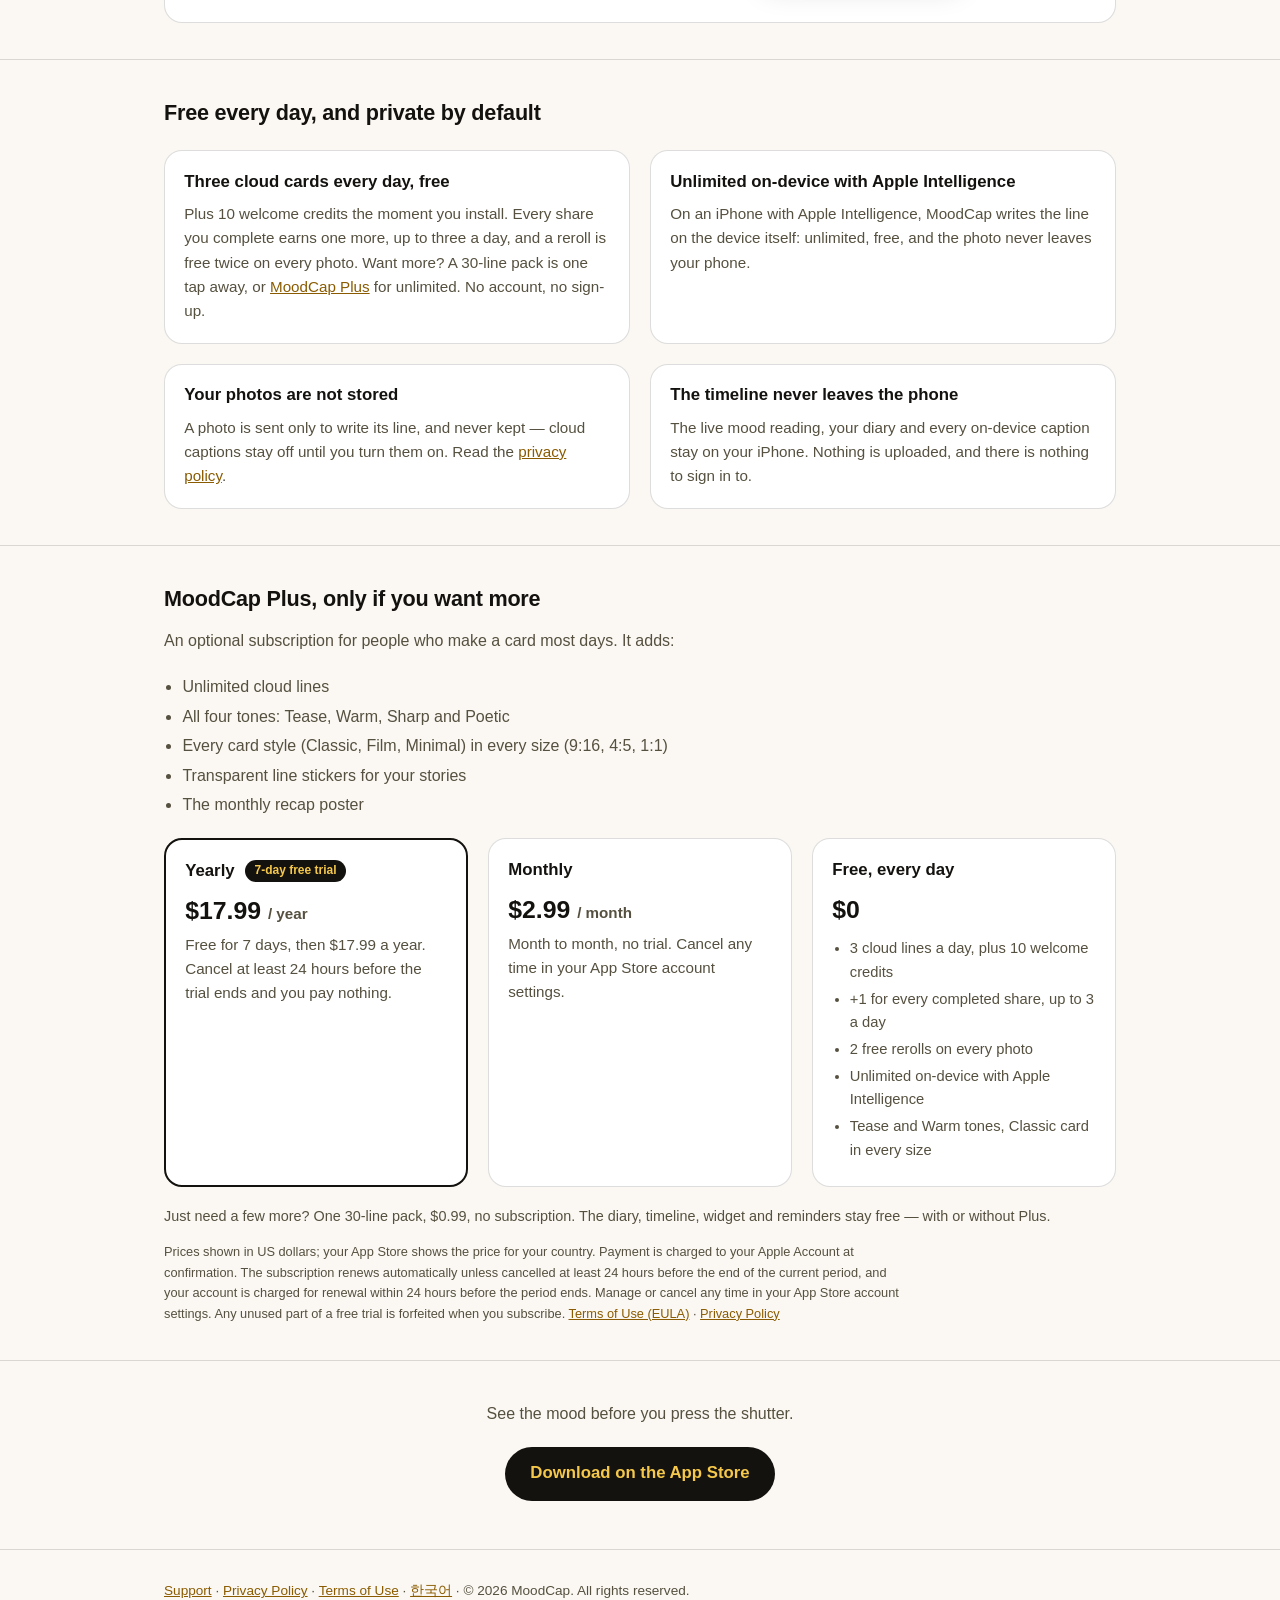
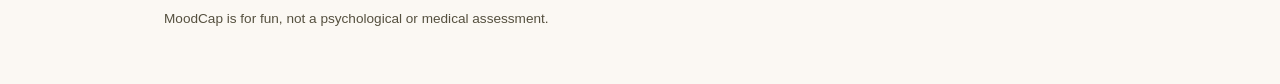
==== commit 559bc428: "Site: 1.1.0 (profiles, tones, styles, widget, recap, MoodCap Plus) - EN and KO pages: "New in 1.1" b" ====
--- a/index.html
+++ b/index.html
@@ -169,6 +169,81 @@
     padding: 1.1rem 1.2rem 1.2rem;
   }
   .facts p { color: var(--dim); margin: 0.35rem 0 0; font-size: 0.95rem; }
+  .intro { color: var(--dim); margin: -0.5rem 0 1.25rem; max-width: 40rem; }
+
+  /* New in 1.1 */
+  .new { display: grid; gap: 1.25rem; }
+  .feature {
+    display: grid;
+    grid-template-columns: minmax(0, 0.95fr) minmax(0, 1.05fr);
+    gap: 1.5rem;
+    align-items: center;
+    background: var(--raised);
+    border: 1px solid var(--line);
+    border-radius: 18px;
+    padding: 1.25rem 1.3rem;
+  }
+  .feature p { color: var(--dim); margin: 0 0 0.6rem; font-size: 0.95rem; }
+  .feature p:last-child { margin-bottom: 0; }
+  .tag {
+    display: inline-block;
+    font-size: 0.72rem;
+    font-weight: 700;
+    letter-spacing: 0.06em;
+    color: var(--accent);
+    border: 1px solid currentColor;
+    border-radius: 999px;
+    padding: 0.05rem 0.5rem;
+    vertical-align: 0.12em;
+  }
+  .shots {
+    display: flex;
+    gap: 0.8rem;
+    align-items: flex-end;
+    justify-content: center;
+    flex-wrap: wrap;
+  }
+  .shots figure { margin: 0; min-width: 0; }
+  .shots img { border-radius: 12px; box-shadow: var(--shadow); width: 100%; }
+  .shots figcaption { color: var(--dim); font-size: 0.8rem; margin-top: 0.4rem; text-align: center; }
+  .s-phone { flex: 0 1 200px; }
+  .s-card { flex: 0 1 108px; }
+  .s-wide { flex: 0 1 300px; }
+  .s-small { flex: 0 1 140px; }
+
+  /* MoodCap Plus */
+  .perks { color: var(--dim); padding-left: 1.15rem; margin: 0; }
+  .perks li { margin: 0.25rem 0; }
+  .plans { display: grid; grid-template-columns: repeat(3, 1fr); gap: 1.25rem; margin-top: 1.25rem; }
+  .plan {
+    background: var(--raised);
+    border: 1px solid var(--line);
+    border-radius: 18px;
+    padding: 1.1rem 1.2rem 1.3rem;
+  }
+  .plan.best { border: 2px solid var(--accent); }
+  .plan p { color: var(--dim); margin: 0; font-size: 0.95rem; }
+  .plan ul { color: var(--dim); padding-left: 1.1rem; margin: 0.5rem 0 0; font-size: 0.92rem; }
+  .plan li { margin: 0.2rem 0; }
+  .plan .price { font-size: 1.55rem; font-weight: 700; color: var(--text); margin: 0.35rem 0 0.15rem; }
+  .plan .price small { font-size: 0.95rem; font-weight: 600; color: var(--dim); }
+  .badge {
+    display: inline-block;
+    background: var(--accent);
+    color: var(--accent-ink);
+    font-weight: 700;
+    font-size: 0.75rem;
+    border-radius: 999px;
+    padding: 0.1rem 0.6rem;
+    margin-left: 0.35rem;
+    vertical-align: 0.1em;
+  }
+  .fine { color: var(--dim); font-size: 0.8rem; margin: 0.9rem 0 0; max-width: 46rem; }
+
+  @media (prefers-color-scheme: light) {
+    .tag { color: var(--link); }
+  }
+
   .cta { text-align: center; padding: 2.5rem 0 3rem; border-top: 1px solid var(--line); }
   .cta p { color: var(--dim); margin: 0 0 1.25rem; }
 
@@ -184,6 +259,8 @@
     .hero .wrap { grid-template-columns: 1fr; gap: 1.75rem; padding-top: 2rem; }
     .three { grid-template-columns: 1fr; }
     .facts { grid-template-columns: 1fr; }
+    .feature { grid-template-columns: 1fr; }
+    .plans { grid-template-columns: 1fr; }
     .hero-card img { max-width: 260px; }
   }
   @media (max-width: 640px) {
@@ -323,6 +400,150 @@
     </div>
   </section>
 
+  <section id="new">
+    <div class="wrap">
+      <h2>New in 1.1</h2>
+      <p class="intro">The same live camera and the same private diary &mdash; now with more of you
+        in every card, more ways to keep it, and a reason to come back tomorrow.</p>
+      <div class="new">
+
+        <article class="feature">
+          <div>
+            <h3>Profiles and tones</h3>
+            <p>Tell MoodCap who is in the photo: you, up to three pets, or the two of you. Give
+              each one a name, three traits and a short note, and the line starts to sound like it
+              knows them.</p>
+            <p>Then pick how it talks: Tease or Warm, free &mdash; or Sharp and Poetic with
+              <span class="tag">PLUS</span>. Profiles stay on your iPhone; only the one that
+              fits the photo travels with it, to write the line.</p>
+          </div>
+          <div class="shots">
+            <figure class="s-phone">
+              <picture>
+                <source srcset="assets/v11/home-profile-tone.webp" type="image/webp">
+                <img loading="lazy" src="assets/v11/home-profile-tone.jpg" width="440" height="956"
+                     alt="The MoodCap home screen. Under the mode switch, a profile chip reads Mochi, and a row of tones offers Tease, Warm, Sharp and Poetic, the last two marked Plus. Below, a card of a smiling woman in a hoodie reads &ldquo;This lighting is doing half the work and I'll allow it.&rdquo;">
+              </picture>
+              <figcaption>Profile chip and tone row</figcaption>
+            </figure>
+          </div>
+        </article>
+
+        <article class="feature">
+          <div>
+            <h3>Card styles, sizes and a sticker</h3>
+            <p>Three styles &mdash; Classic, Film and Minimal &mdash; each in 9:16, 4:5 or 1:1, so
+              the same moment fits a story, a feed post or a square.</p>
+            <p>Or export just the line as a transparent sticker and lay it over your own story.
+              Classic is free in every size; Film, Minimal and the sticker come with
+              <span class="tag">PLUS</span>.</p>
+          </div>
+          <div class="shots">
+            <figure class="s-card">
+              <picture>
+                <source srcset="assets/v11/card-film-9x16.webp" type="image/webp">
+                <img loading="lazy" src="assets/v11/card-film-9x16.jpg" width="540" height="960"
+                     alt="A Film-style card in 9:16: a cream frame around a photo of a small, shaggy dog tilting its head, the mood &ldquo;negotiating&rdquo; above and the line &ldquo;I sat. Where is the treat. I sat.&rdquo; in Korean below.">
+              </picture>
+              <figcaption>Film · 9:16</figcaption>
+            </figure>
+            <figure class="s-card">
+              <picture>
+                <source srcset="assets/v11/card-minimal-9x16.webp" type="image/webp">
+                <img loading="lazy" src="assets/v11/card-minimal-9x16.jpg" width="540" height="960"
+                     alt="A Minimal-style card in 9:16: the same dog photo full-bleed, with only the line and a small MoodCap mark at the bottom.">
+              </picture>
+              <figcaption>Minimal · 9:16</figcaption>
+            </figure>
+            <figure class="s-card">
+              <picture>
+                <source srcset="assets/v11/card-film-4x5.webp" type="image/webp">
+                <img loading="lazy" src="assets/v11/card-film-4x5.jpg" width="540" height="675"
+                     alt="The Film-style card in 4:5, sized for a feed post.">
+              </picture>
+              <figcaption>Film · 4:5</figcaption>
+            </figure>
+            <figure class="s-card">
+              <picture>
+                <source srcset="assets/v11/card-minimal-1x1.webp" type="image/webp">
+                <img loading="lazy" src="assets/v11/card-minimal-1x1.jpg" width="540" height="540"
+                     alt="The Minimal-style card as a 1:1 square.">
+              </picture>
+              <figcaption>Minimal · 1:1</figcaption>
+            </figure>
+            <figure class="s-wide">
+              <picture>
+                <source srcset="assets/v11/sticker-classic.webp" type="image/webp">
+                <img loading="lazy" src="assets/v11/sticker-classic.jpg" width="720" height="409"
+                     alt="A line sticker: a dark rounded label with the mood chip &ldquo;negotiating&rdquo; and the line, shown over a grey background to stand for your own story.">
+              </picture>
+              <figcaption>Transparent line sticker</figcaption>
+            </figure>
+            <figure class="s-phone">
+              <picture>
+                <source srcset="assets/v11/result-style-picker.webp" type="image/webp">
+                <img loading="lazy" src="assets/v11/result-style-picker.jpg" width="440" height="956"
+                     alt="The finished card screen: the dog card with &ldquo;I sat. Where is the treat. I sat.&rdquo;, and under it a style picker with Classic selected, Film and Minimal locked, and the sizes 9:16, 4:5 and 1:1.">
+              </picture>
+              <figcaption>Pick a style and size after the shot</figcaption>
+            </figure>
+          </div>
+        </article>
+
+        <article class="feature">
+          <div>
+            <h3>A widget and a daily nudge</h3>
+            <p>Add a small or medium widget to your Home Screen and today&rsquo;s card, or the
+              week&rsquo;s palette, is there every time you unlock. No card yet? One tap opens the
+              camera.</p>
+            <p>A daily reminder is off until you turn it on. Pick the time and it nudges you once
+              a day &mdash; and stays quiet on days you have already made a card. Both are free.</p>
+          </div>
+          <div class="shots">
+            <figure class="s-wide">
+              <picture>
+                <source srcset="assets/v11/widget-medium.webp" type="image/webp">
+                <img loading="lazy" src="assets/v11/widget-medium.jpg" width="720" height="374"
+                     alt="The medium widget: a thumbnail of today's dog card, the mood &ldquo;negotiating&rdquo;, the line, and a row of colour squares for this week.">
+              </picture>
+              <figcaption>Medium widget</figcaption>
+            </figure>
+            <figure class="s-small">
+              <picture>
+                <source srcset="assets/v11/widget-small.webp" type="image/webp">
+                <img loading="lazy" src="assets/v11/widget-small.jpg" width="360" height="360"
+                     alt="The small widget: today's dog photo with the mood chip and the line across the bottom.">
+              </picture>
+              <figcaption>Small widget</figcaption>
+            </figure>
+          </div>
+        </article>
+
+        <article class="feature">
+          <div>
+            <h3>Monthly recap</h3>
+            <p>On the first of the month, last month comes back as one poster: three
+              representative photos, your top moods, the month&rsquo;s palette and the average
+              energy.</p>
+            <p>Open it any time from the timeline. The recap is built on your phone from your own
+              diary; sharing the poster comes with <span class="tag">PLUS</span>.</p>
+          </div>
+          <div class="shots">
+            <figure class="s-phone">
+              <picture>
+                <source srcset="assets/v11/recap.webp" type="image/webp">
+                <img loading="lazy" src="assets/v11/recap.jpg" width="540" height="960"
+                     alt="The monthly recap poster for September 2026: three photos (a dog, a smiling woman, two friends taking a selfie), the top moods quiet confidence, professionally asleep and unauthorized group photo, a grid of colour squares for each day, and average energy 64%.">
+              </picture>
+              <figcaption>Monthly recap poster</figcaption>
+            </figure>
+          </div>
+        </article>
+
+      </div>
+    </div>
+  </section>
+
   <section id="free">
     <div class="wrap">
       <h2>Free every day, and private by default</h2>
@@ -330,8 +551,9 @@
         <div>
           <h3>Three cloud cards every day, free</h3>
           <p>Plus 10 welcome credits the moment you install. Every share you complete earns one
-            more, up to three a day, and a reroll is free twice on every photo. Want more?
-            Credit packs of 30, 100 or 300 are one tap away. No account, no sign-up.</p>
+            more, up to three a day, and a reroll is free twice on every photo. Want more? A
+            30-line pack is one tap away, or <a href="#plus">MoodCap Plus</a> for unlimited.
+            No account, no sign-up.</p>
         </div>
         <div>
           <h3>Unlimited on-device with Apple Intelligence</h3>
@@ -352,6 +574,54 @@
     </div>
   </section>
 
+  <section id="plus">
+    <div class="wrap">
+      <h2>MoodCap Plus, only if you want more</h2>
+      <p class="intro">An optional subscription for people who make a card most days. It adds:</p>
+      <ul class="perks">
+        <li>Unlimited cloud lines</li>
+        <li>All four tones: Tease, Warm, Sharp and Poetic</li>
+        <li>Every card style (Classic, Film, Minimal) in every size (9:16, 4:5, 1:1)</li>
+        <li>Transparent line stickers for your stories</li>
+        <li>The monthly recap poster</li>
+      </ul>
+      <div class="plans">
+        <div class="plan best">
+          <h3>Yearly <span class="badge">7-day free trial</span></h3>
+          <p class="price">$17.99 <small>/ year</small></p>
+          <p>Free for 7 days, then $17.99 a year. Cancel at least 24 hours before the trial ends and you pay
+            nothing.</p>
+        </div>
+        <div class="plan">
+          <h3>Monthly</h3>
+          <p class="price">$2.99 <small>/ month</small></p>
+          <p>Month to month, no trial. Cancel any time in your App Store account settings.</p>
+        </div>
+        <div class="plan">
+          <h3>Free, every day</h3>
+          <p class="price">$0</p>
+          <ul>
+            <li>3 cloud lines a day, plus 10 welcome credits</li>
+            <li>+1 for every completed share, up to 3 a day</li>
+            <li>2 free rerolls on every photo</li>
+            <li>Unlimited on-device with Apple Intelligence</li>
+            <li>Tease and Warm tones, Classic card in every size</li>
+          </ul>
+        </div>
+      </div>
+      <p class="note">Just need a few more? One 30-line pack, $0.99, no subscription.
+        The diary, timeline, widget and reminders stay free &mdash; with or without Plus.</p>
+      <p class="fine">Prices shown in US dollars; your App Store shows the price for your
+        country. Payment is charged to your Apple Account at confirmation. The subscription
+        renews automatically unless cancelled at least 24 hours before the end of the current
+        period, and your account is charged for renewal within 24 hours before the period ends.
+        Manage or cancel any time in your App Store account settings. Any unused part of a free
+        trial is forfeited when you subscribe.
+        <a href="https://www.apple.com/legal/internet-services/itunes/dev/stdeula/">Terms of Use (EULA)</a> ·
+        <a href="privacy.html">Privacy Policy</a></p>
+    </div>
+  </section>
+
   <div class="cta">
     <div class="wrap">
       <p>See the mood before you press the shutter.</p>
@@ -364,6 +634,7 @@
 <footer>
   <div class="wrap">
     <p><a href="support.html">Support</a> · <a href="privacy.html">Privacy Policy</a> ·
+      <a href="https://www.apple.com/legal/internet-services/itunes/dev/stdeula/">Terms of Use</a> ·
       <a href="ko/index.html" lang="ko" hreflang="ko">한국어</a> ·
       © 2026 MoodCap. All rights reserved.</p>
     <p>MoodCap is for fun, not a psychological or medical assessment.</p>
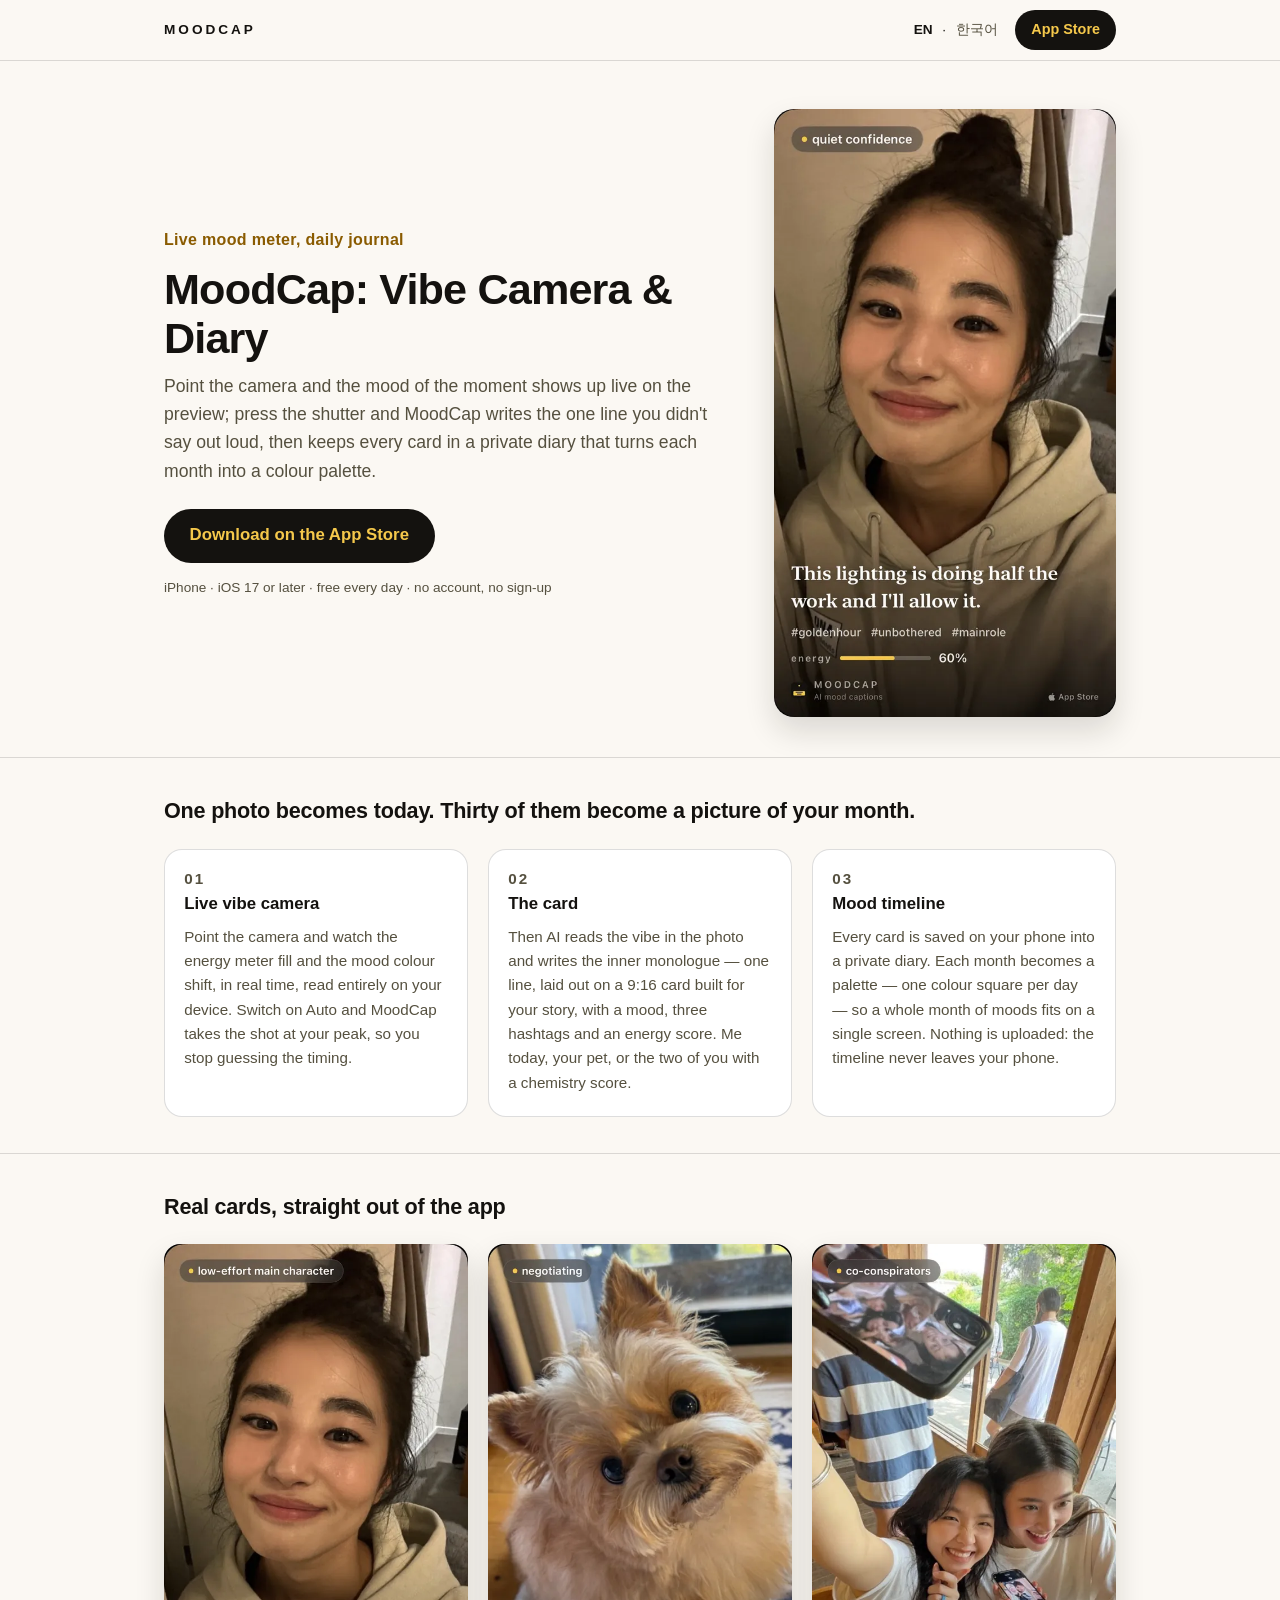
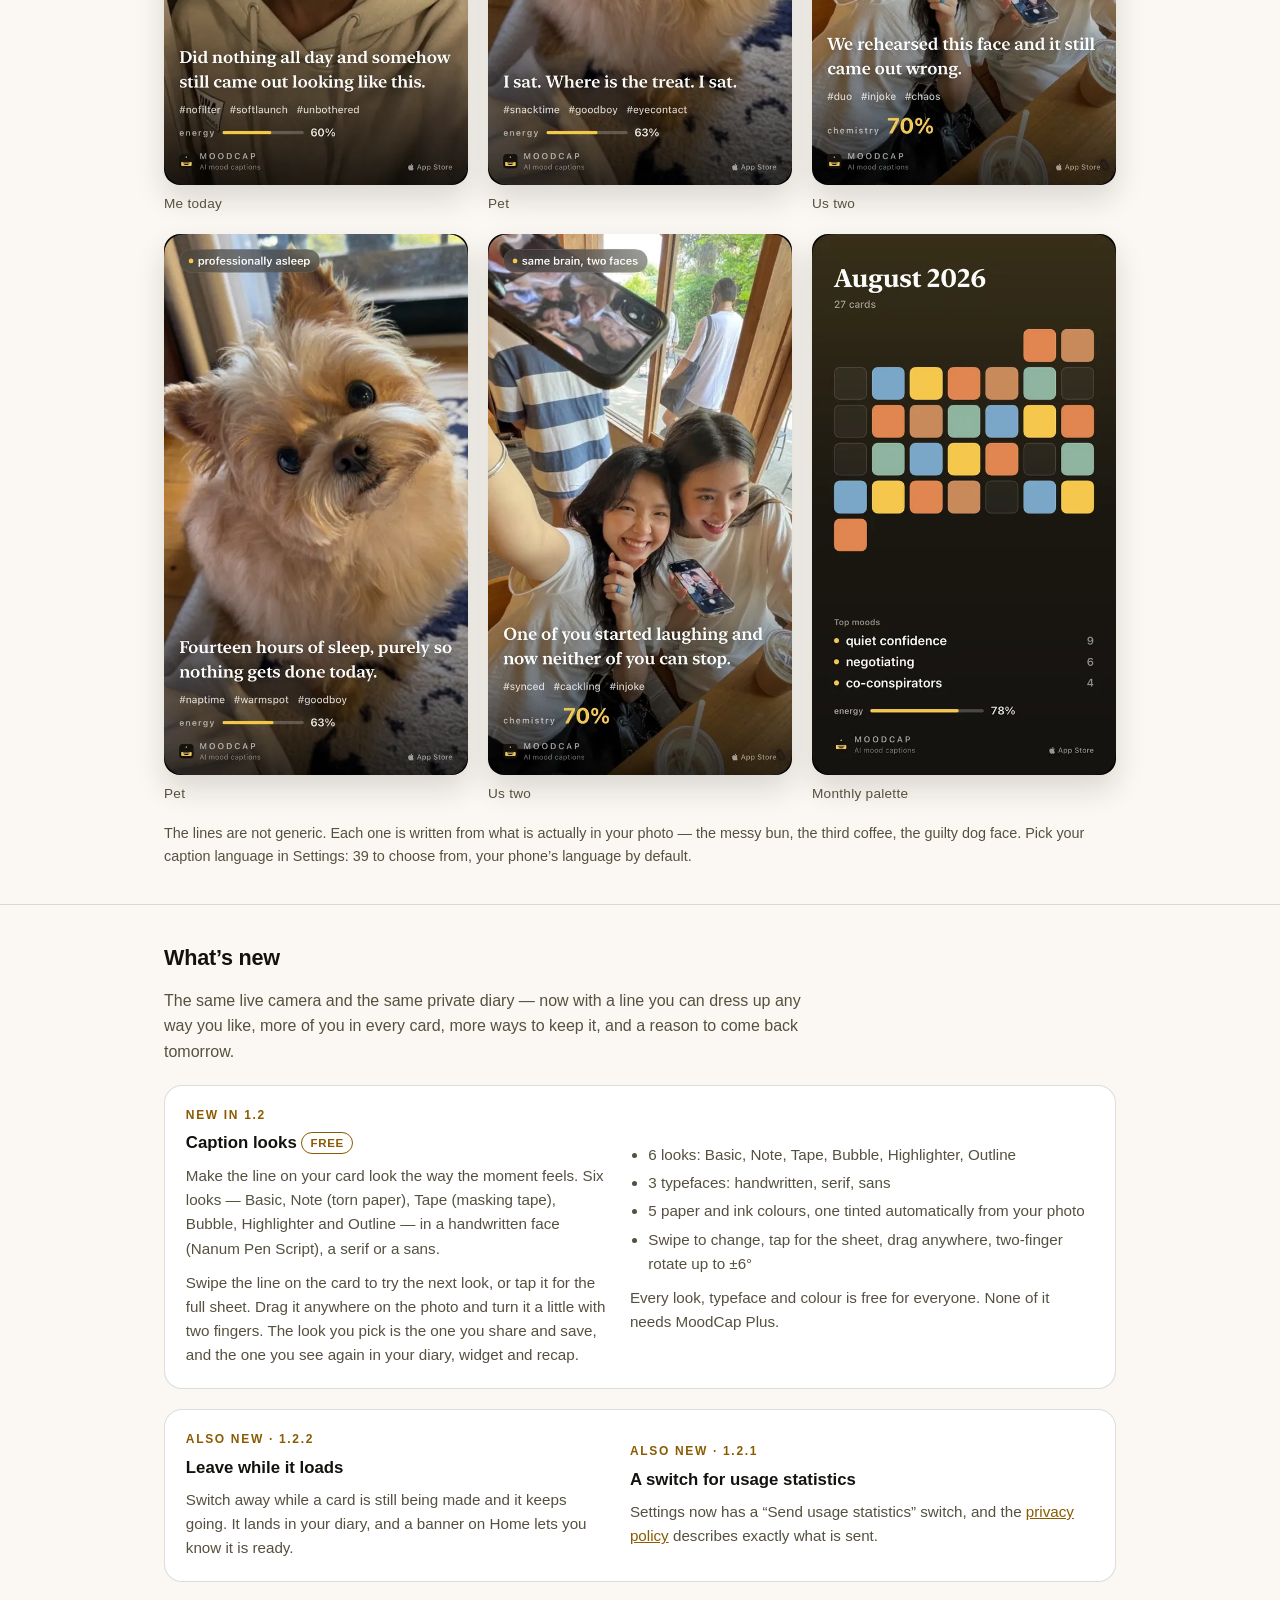
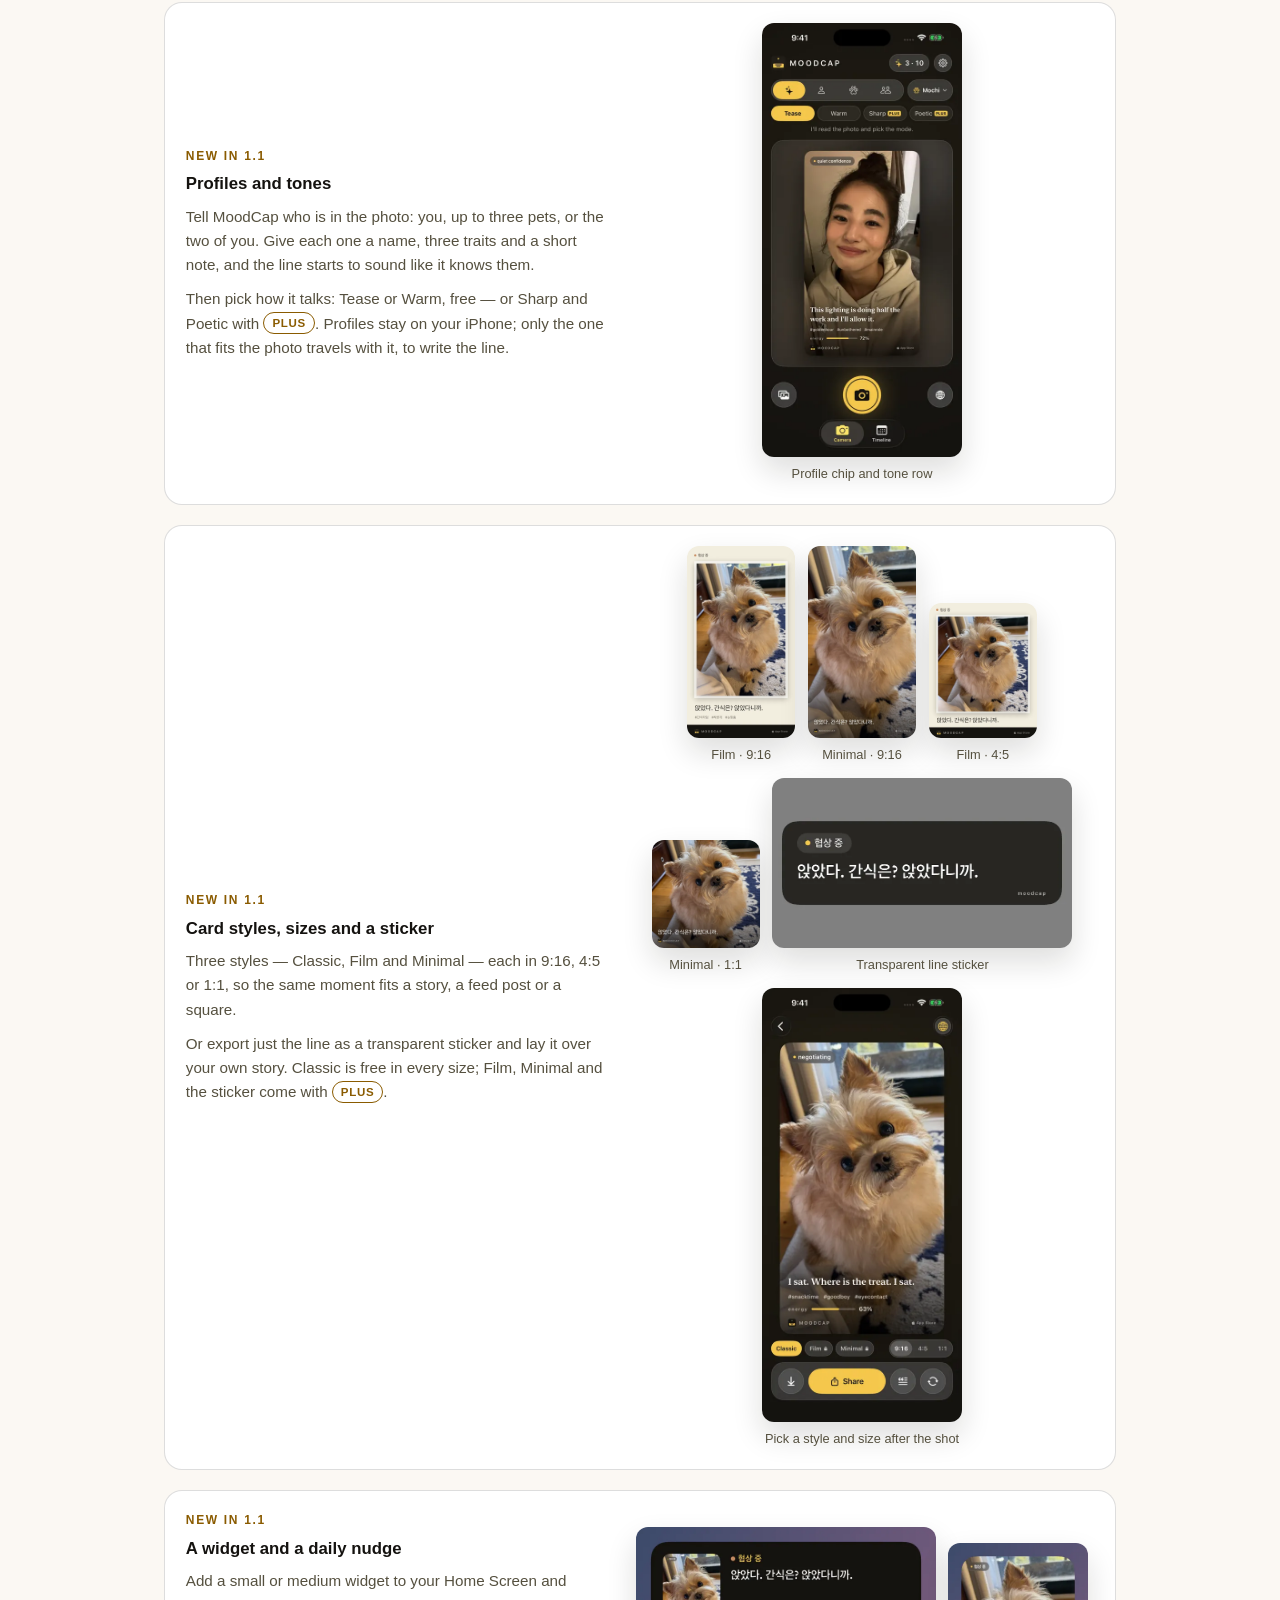
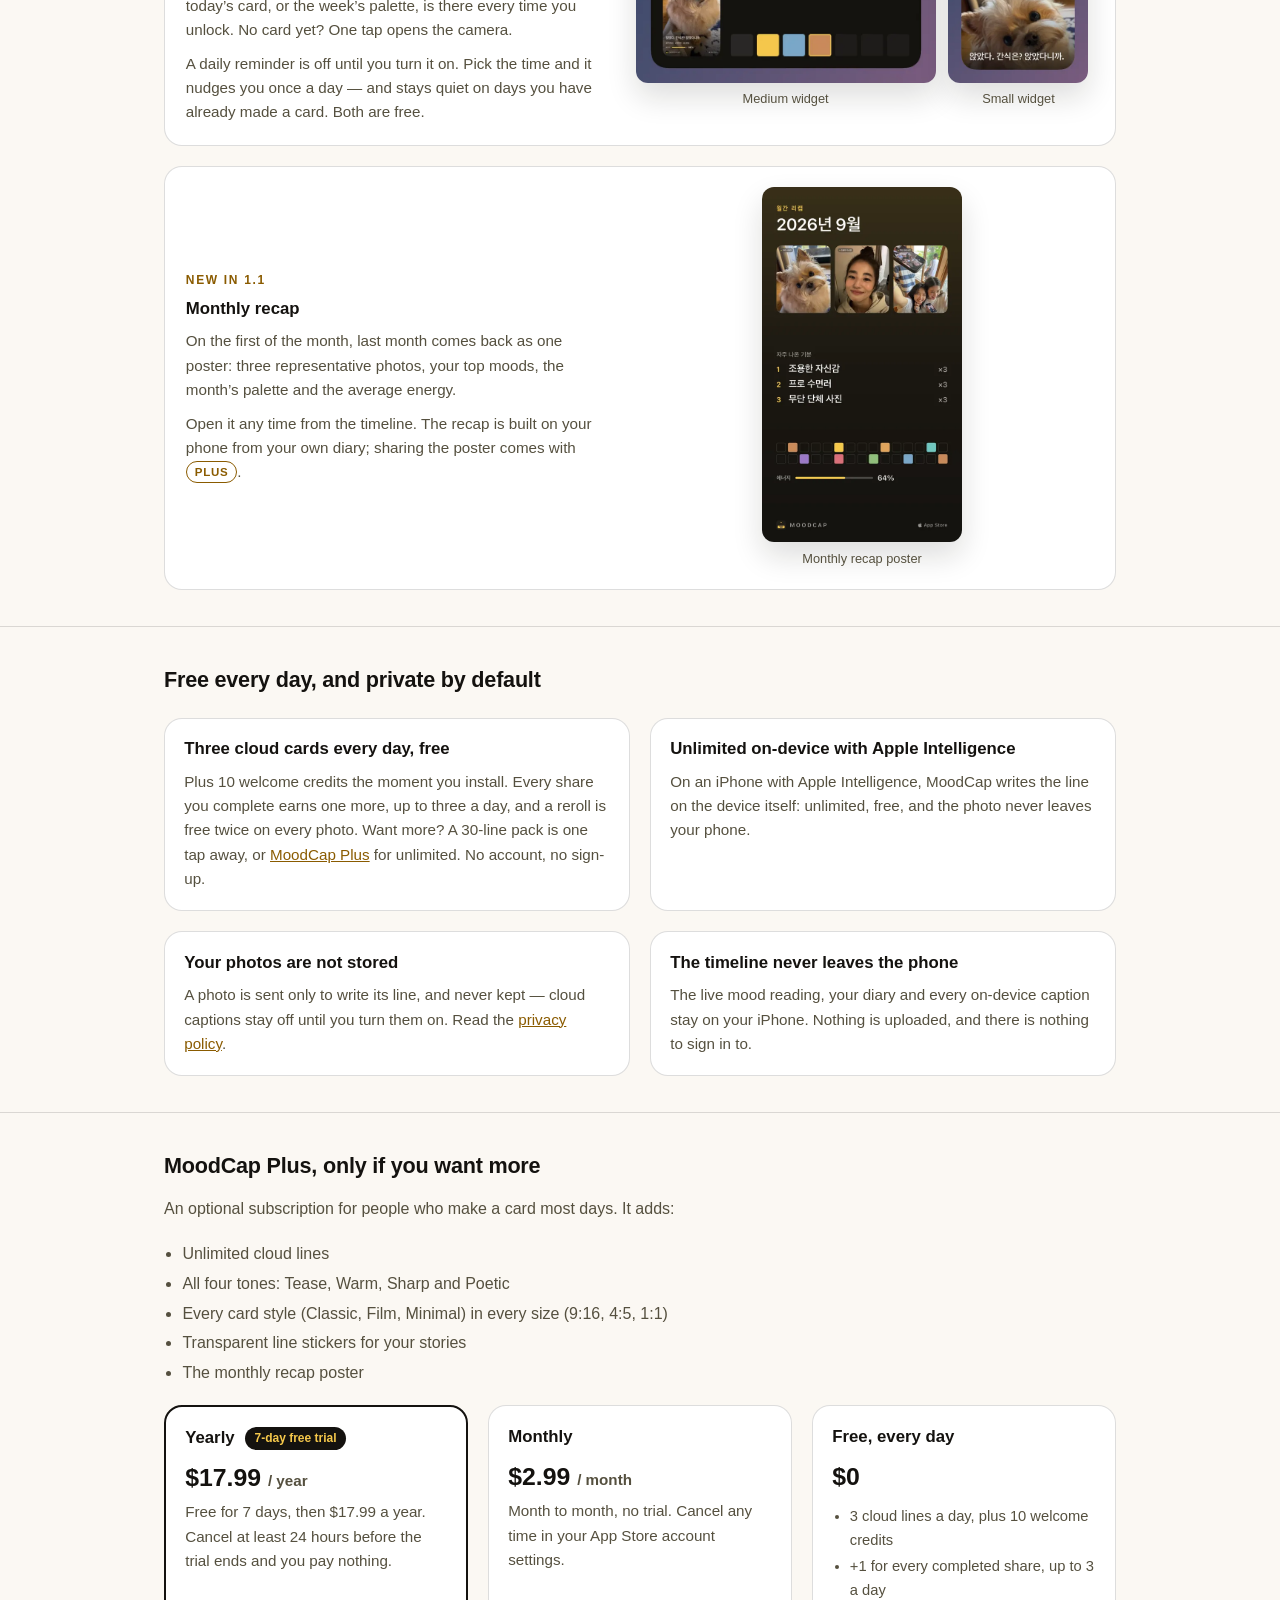
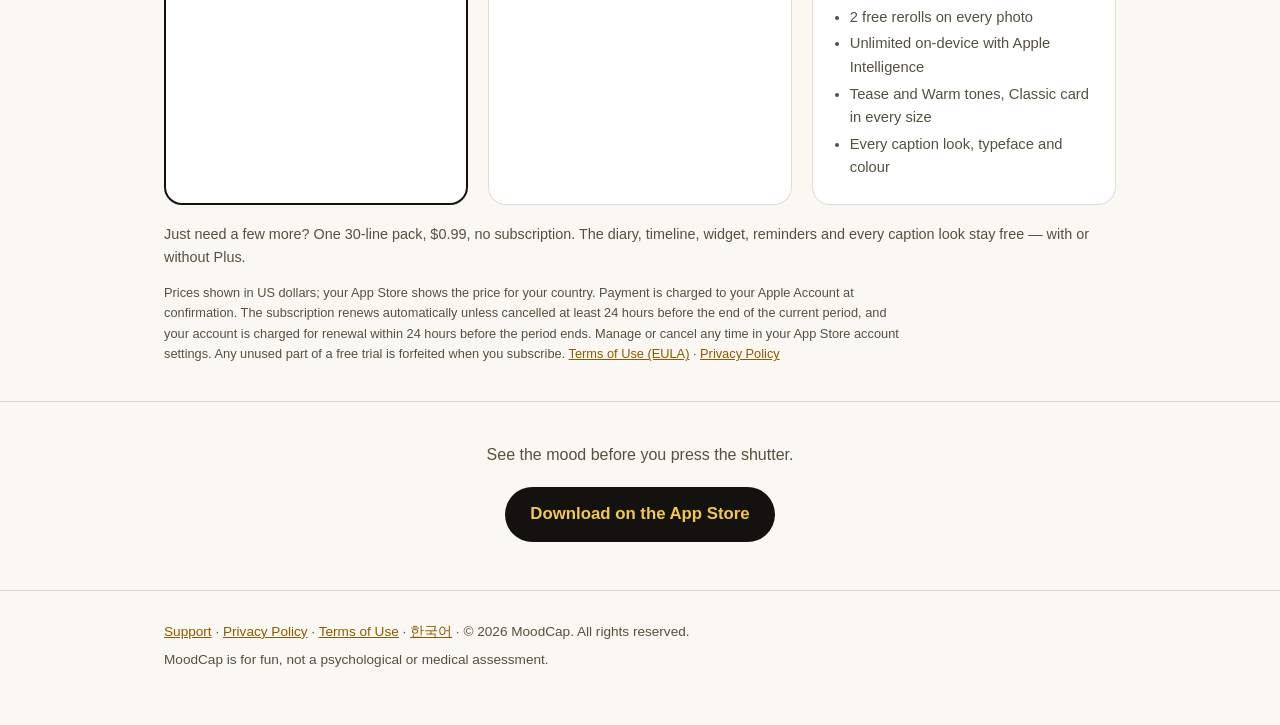
==== commit 9812dce2: "Site: 1.2 caption looks (all free), 1.2.1 usage-statistics switch, 1.2.2 background completion Co-Au" ====
--- a/index.html
+++ b/index.html
@@ -171,7 +171,7 @@
   .facts p { color: var(--dim); margin: 0.35rem 0 0; font-size: 0.95rem; }
   .intro { color: var(--dim); margin: -0.5rem 0 1.25rem; max-width: 40rem; }
 
-  /* New in 1.1 */
+  /* What's new */
   .new { display: grid; gap: 1.25rem; }
   .feature {
     display: grid;
@@ -185,6 +185,11 @@
   }
   .feature p { color: var(--dim); margin: 0 0 0.6rem; font-size: 0.95rem; }
   .feature p:last-child { margin-bottom: 0; }
+  .feature .step { color: var(--accent); margin: 0 0 0.35rem; font-size: 0.75rem; }
+  .feature .perks { font-size: 0.95rem; margin-bottom: 0.6rem; }
+  @media (prefers-color-scheme: light) {
+    .feature .step { color: var(--link); }
+  }
   .tag {
     display: inline-block;
     font-size: 0.72rem;
@@ -402,13 +407,53 @@
 
   <section id="new">
     <div class="wrap">
-      <h2>New in 1.1</h2>
-      <p class="intro">The same live camera and the same private diary &mdash; now with more of you
-        in every card, more ways to keep it, and a reason to come back tomorrow.</p>
+      <h2>What&rsquo;s new</h2>
+      <p class="intro">The same live camera and the same private diary &mdash; now with a line you can
+        dress up any way you like, more of you in every card, more ways to keep it, and a reason to
+        come back tomorrow.</p>
       <div class="new">
 
         <article class="feature">
           <div>
+            <p class="step">NEW IN 1.2</p>
+            <h3>Caption looks <span class="tag">FREE</span></h3>
+            <p>Make the line on your card look the way the moment feels. Six looks &mdash; Basic,
+              Note (torn paper), Tape (masking tape), Bubble, Highlighter and Outline &mdash; in a
+              handwritten face (Nanum Pen Script), a serif or a sans.</p>
+            <p>Swipe the line on the card to try the next look, or tap it for the full sheet. Drag
+              it anywhere on the photo and turn it a little with two fingers. The look you pick is the
+              one you share and save, and the one you see again in your diary, widget and recap.</p>
+          </div>
+          <div>
+            <ul class="perks">
+              <li>6 looks: Basic, Note, Tape, Bubble, Highlighter, Outline</li>
+              <li>3 typefaces: handwritten, serif, sans</li>
+              <li>5 paper and ink colours, one tinted automatically from your photo</li>
+              <li>Swipe to change, tap for the sheet, drag anywhere, two-finger rotate up to &plusmn;6&deg;</li>
+            </ul>
+            <p>Every look, typeface and colour is free for everyone. None of it needs
+              MoodCap Plus.</p>
+          </div>
+        </article>
+
+        <article class="feature">
+          <div>
+            <p class="step">ALSO NEW &middot; 1.2.2</p>
+            <h3>Leave while it loads</h3>
+            <p>Switch away while a card is still being made and it keeps going. It lands in your
+              diary, and a banner on Home lets you know it is ready.</p>
+          </div>
+          <div>
+            <p class="step">ALSO NEW &middot; 1.2.1</p>
+            <h3>A switch for usage statistics</h3>
+            <p>Settings now has a &ldquo;Send usage statistics&rdquo; switch, and the
+              <a href="privacy.html">privacy policy</a> describes exactly what is sent.</p>
+          </div>
+        </article>
+
+        <article class="feature">
+          <div>
+            <p class="step">NEW IN 1.1</p>
             <h3>Profiles and tones</h3>
             <p>Tell MoodCap who is in the photo: you, up to three pets, or the two of you. Give
               each one a name, three traits and a short note, and the line starts to sound like it
@@ -431,6 +476,7 @@
 
         <article class="feature">
           <div>
+            <p class="step">NEW IN 1.1</p>
             <h3>Card styles, sizes and a sticker</h3>
             <p>Three styles &mdash; Classic, Film and Minimal &mdash; each in 9:16, 4:5 or 1:1, so
               the same moment fits a story, a feed post or a square.</p>
@@ -492,6 +538,7 @@
 
         <article class="feature">
           <div>
+            <p class="step">NEW IN 1.1</p>
             <h3>A widget and a daily nudge</h3>
             <p>Add a small or medium widget to your Home Screen and today&rsquo;s card, or the
               week&rsquo;s palette, is there every time you unlock. No card yet? One tap opens the
@@ -521,6 +568,7 @@
 
         <article class="feature">
           <div>
+            <p class="step">NEW IN 1.1</p>
             <h3>Monthly recap</h3>
             <p>On the first of the month, last month comes back as one poster: three
               representative photos, your top moods, the month&rsquo;s palette and the average
@@ -606,11 +654,13 @@
             <li>2 free rerolls on every photo</li>
             <li>Unlimited on-device with Apple Intelligence</li>
             <li>Tease and Warm tones, Classic card in every size</li>
+            <li>Every caption look, typeface and colour</li>
           </ul>
         </div>
       </div>
       <p class="note">Just need a few more? One 30-line pack, $0.99, no subscription.
-        The diary, timeline, widget and reminders stay free &mdash; with or without Plus.</p>
+        The diary, timeline, widget, reminders and every caption look stay free &mdash; with or
+        without Plus.</p>
       <p class="fine">Prices shown in US dollars; your App Store shows the price for your
         country. Payment is charged to your Apple Account at confirmation. The subscription
         renews automatically unless cancelled at least 24 hours before the end of the current
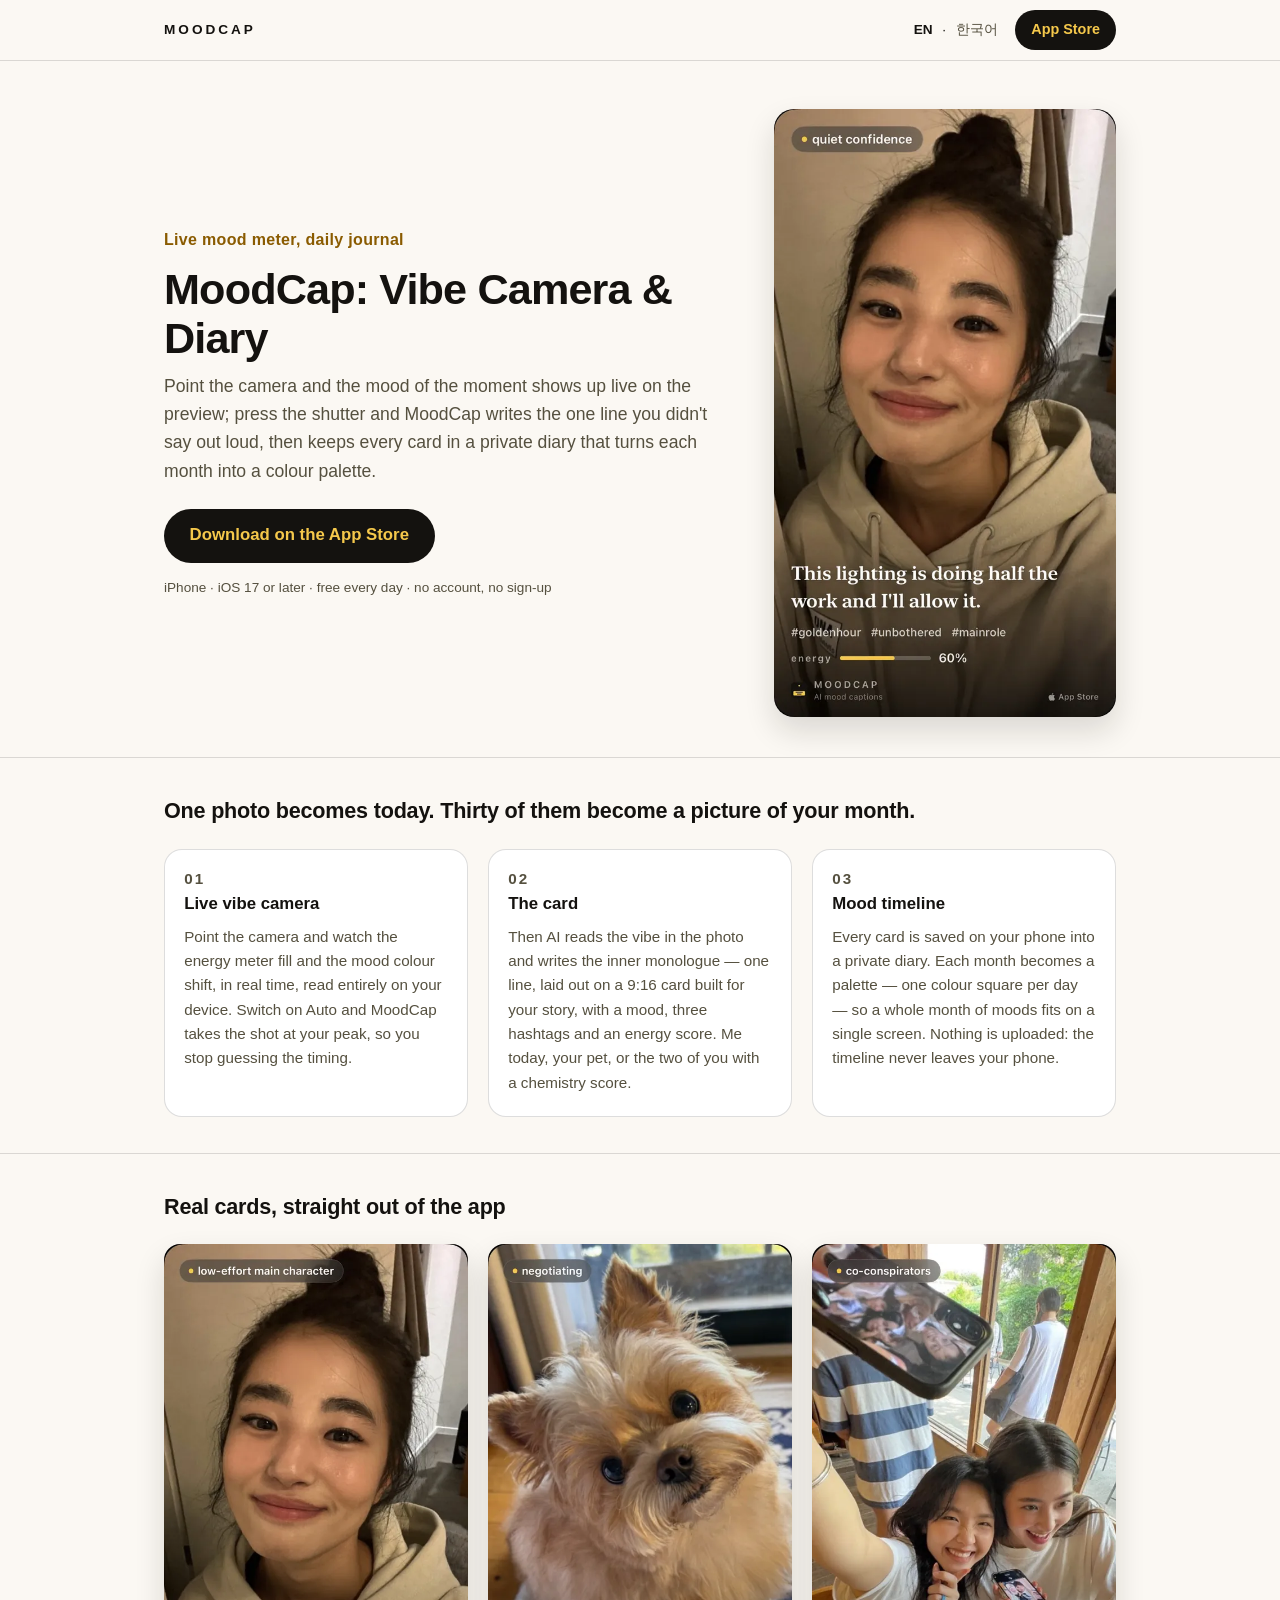
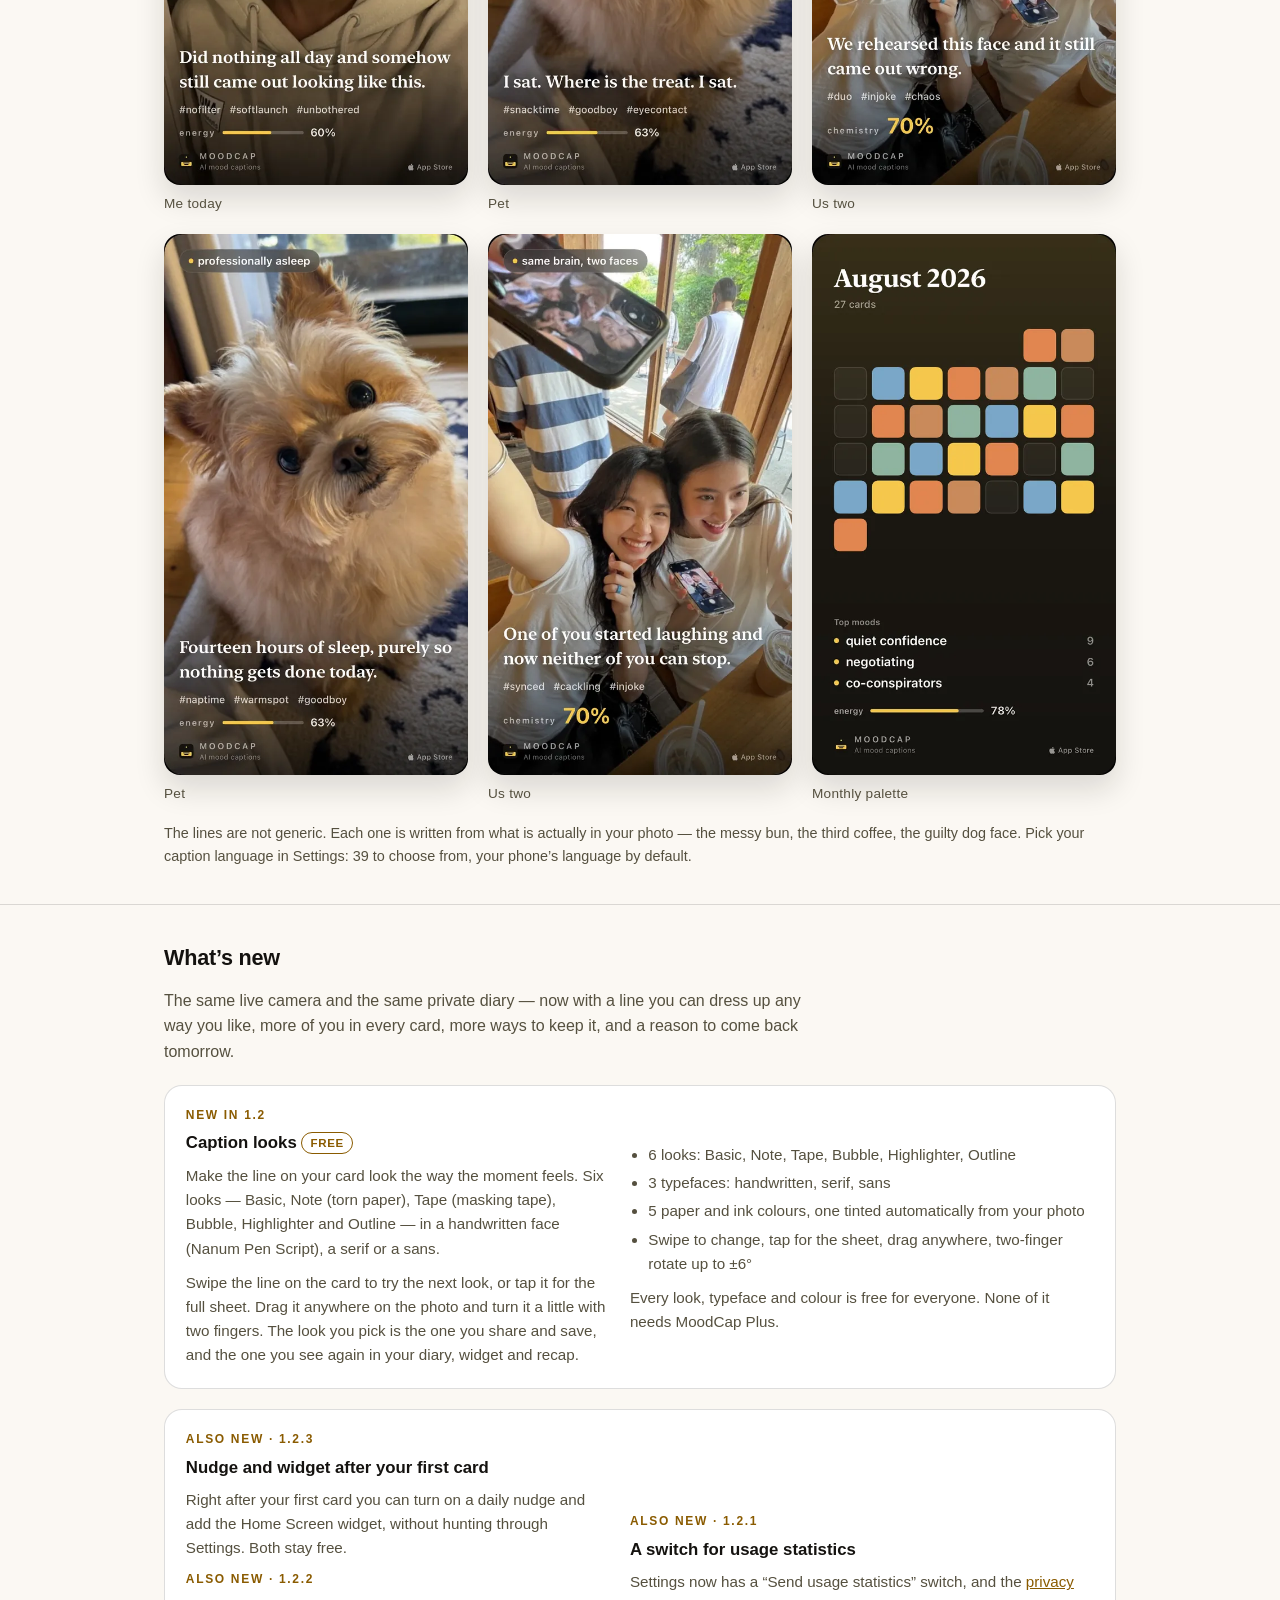
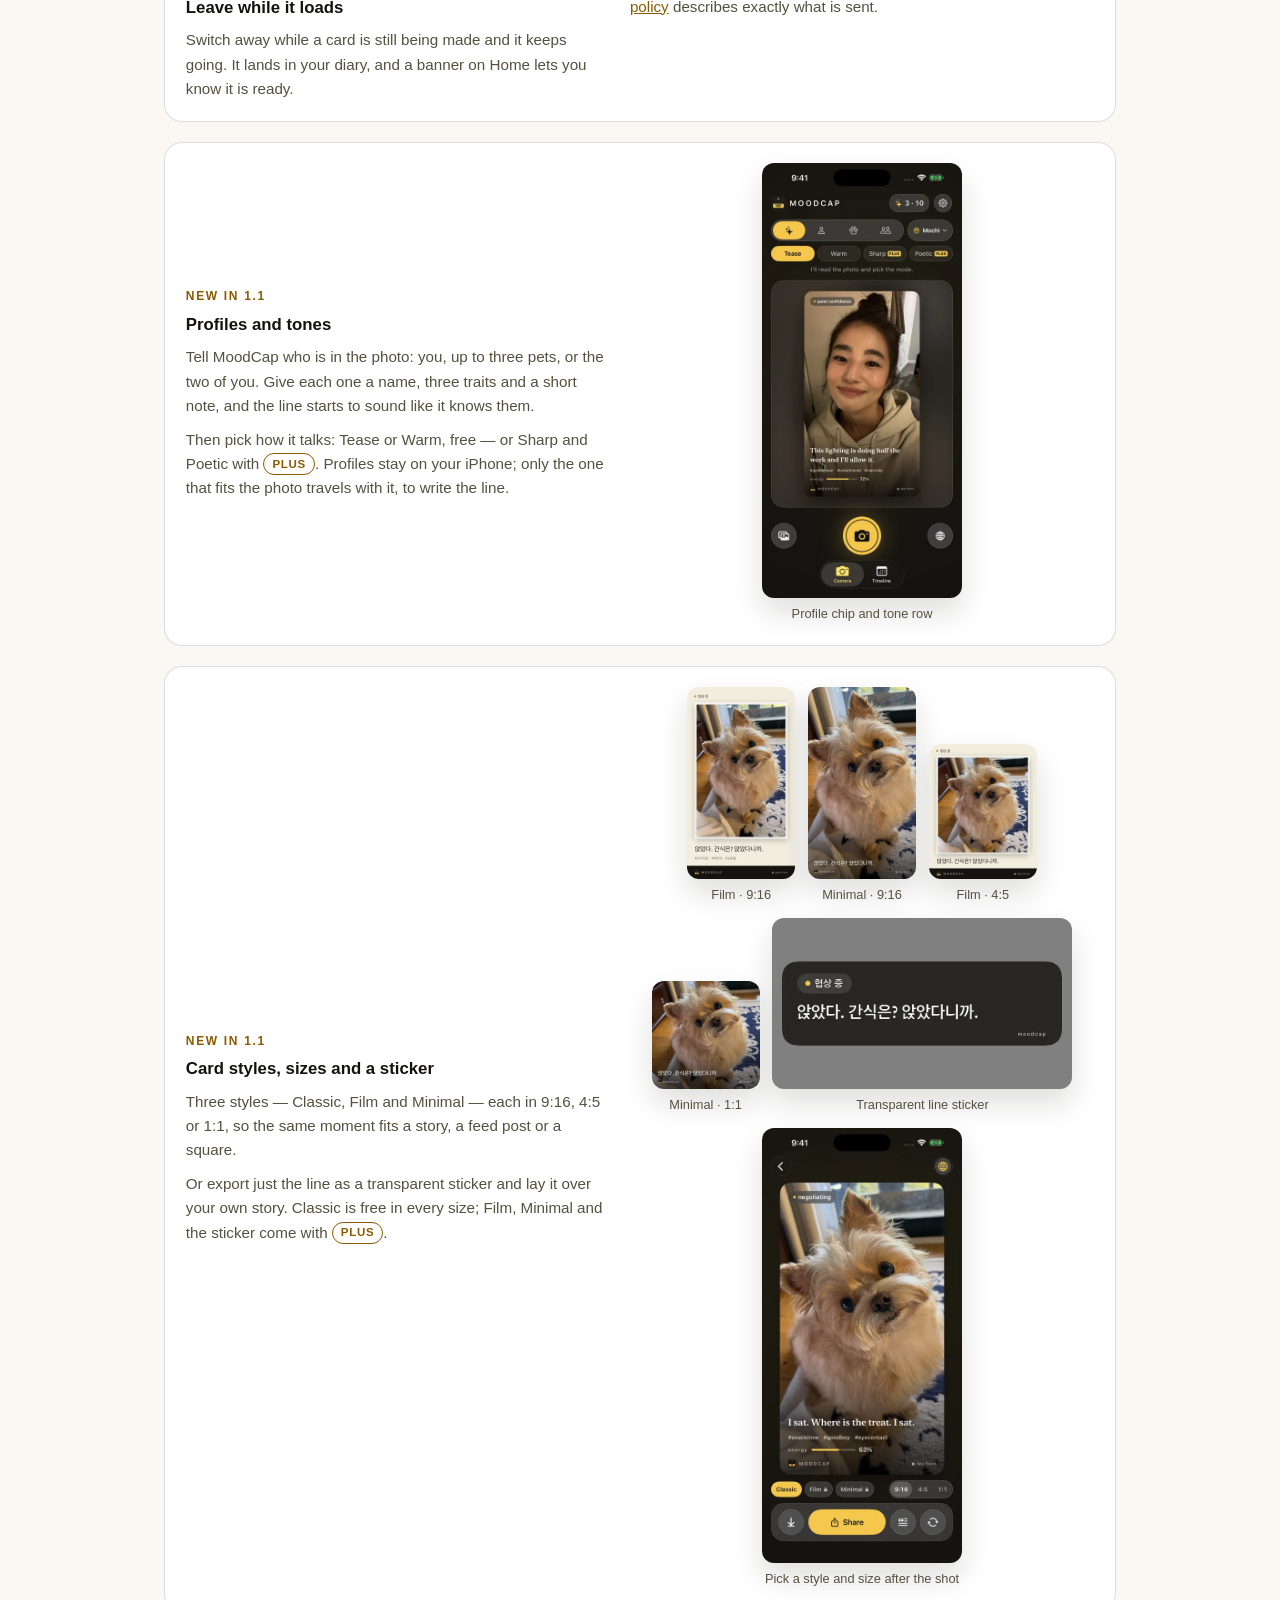
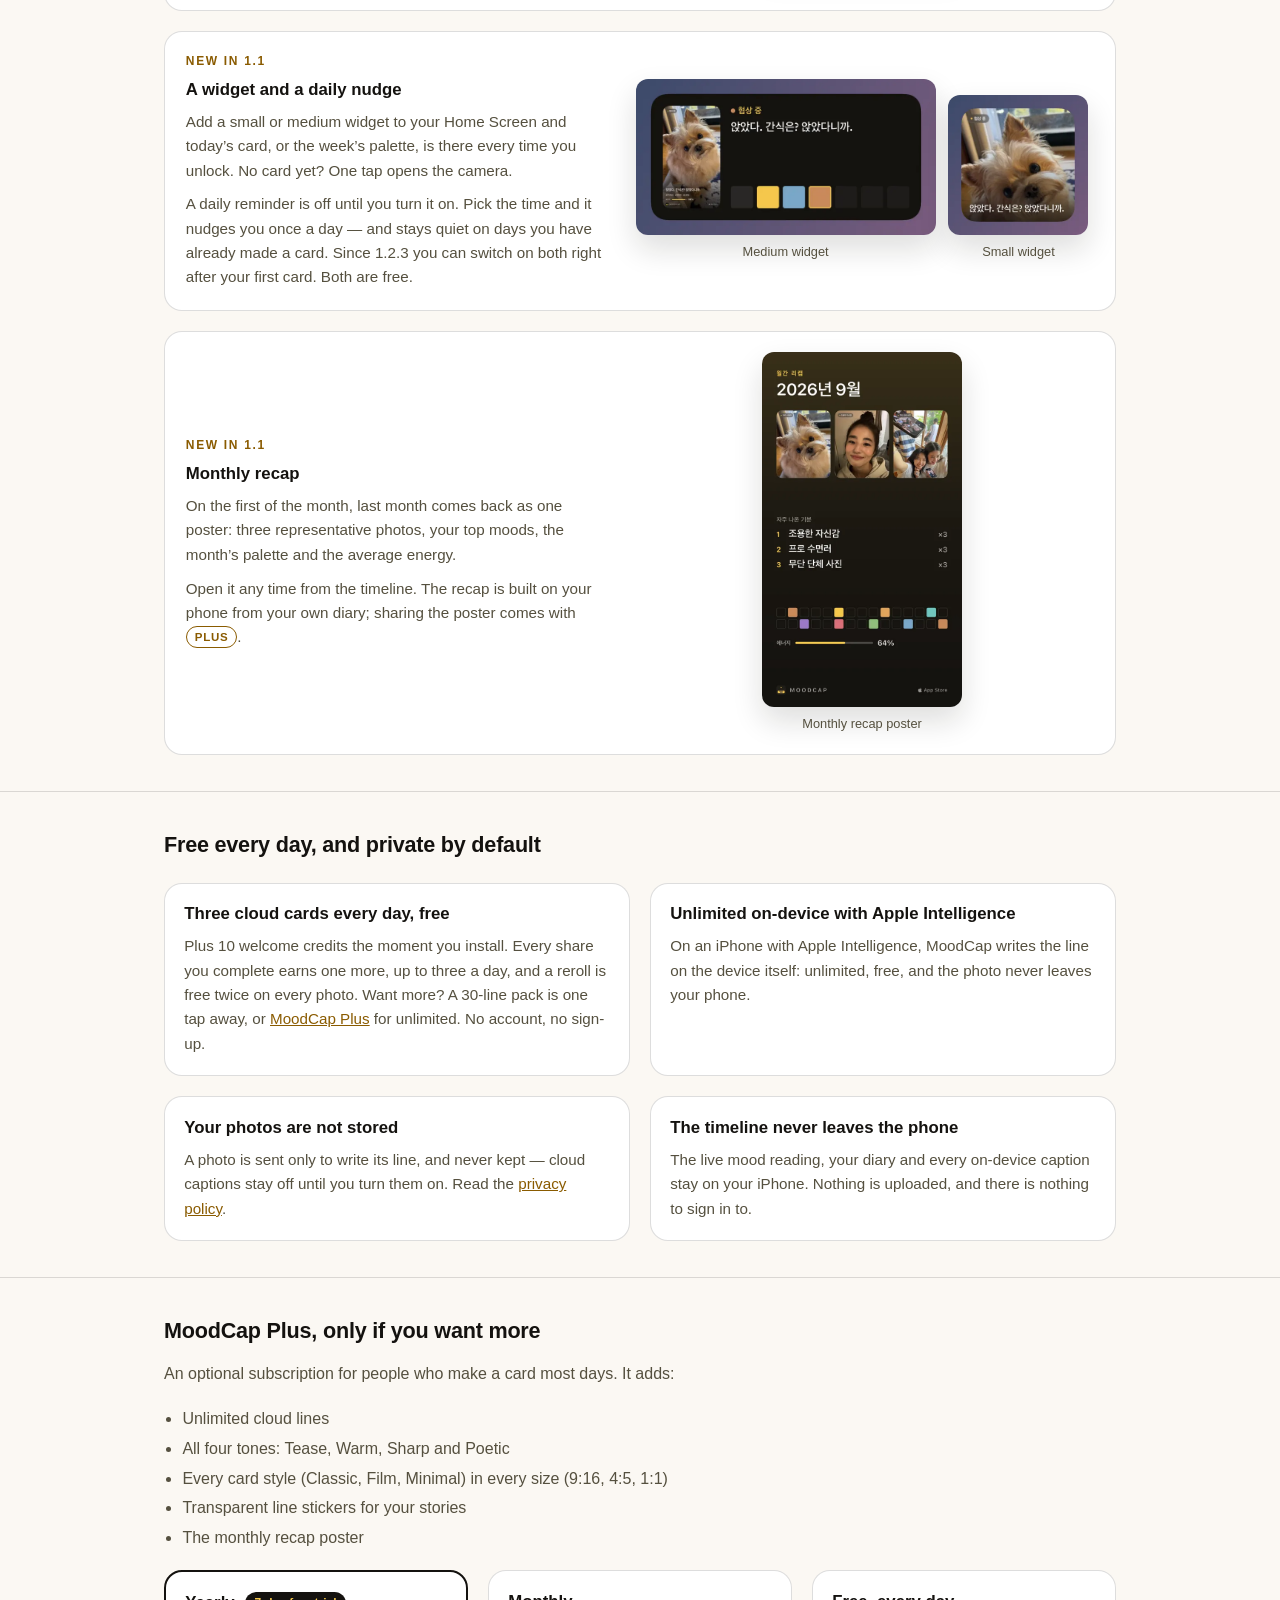
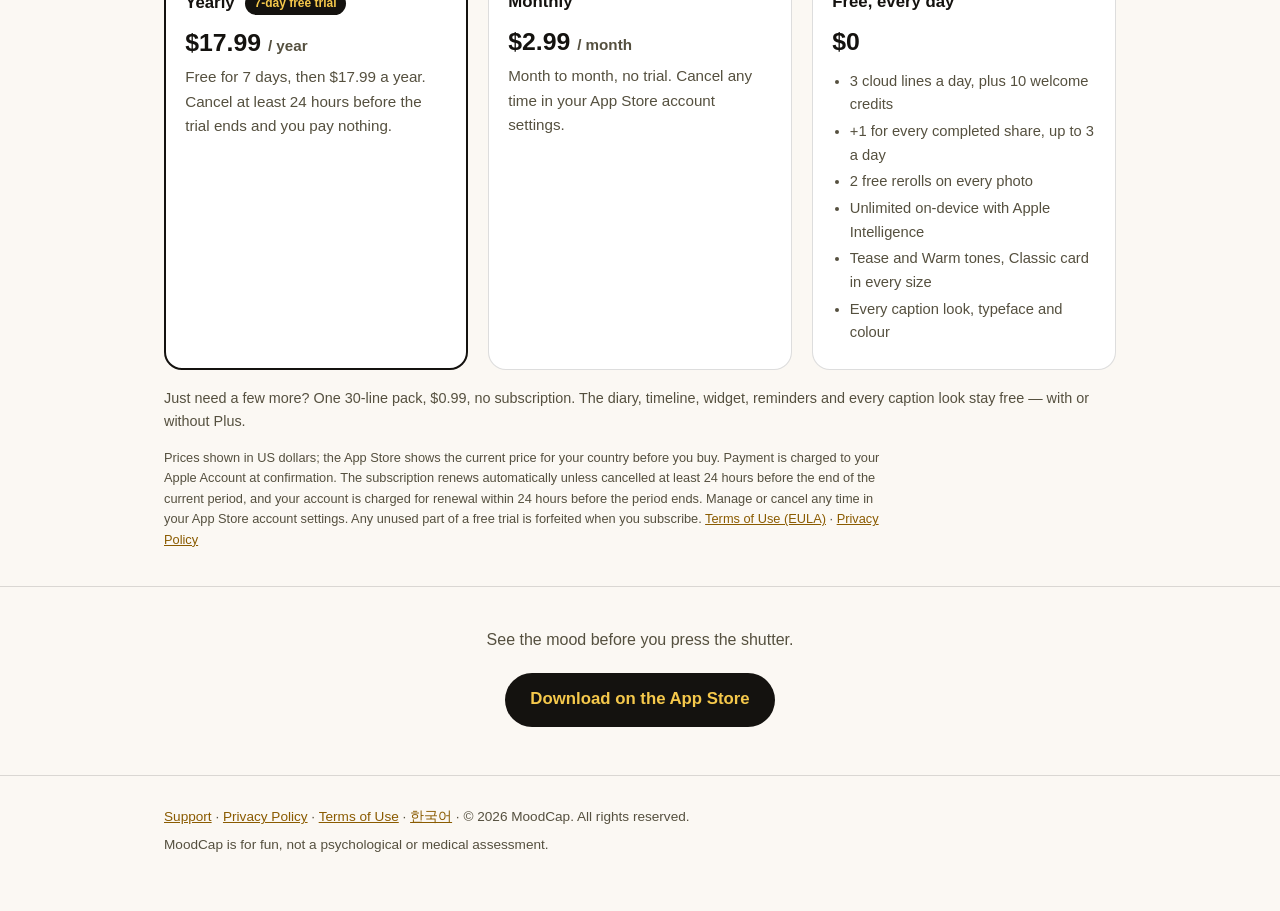
==== commit e5f58120: "Update marketing site to current public App Store release" ====
--- a/index.html
+++ b/index.html
@@ -438,6 +438,10 @@
 
         <article class="feature">
           <div>
+            <p class="step">ALSO NEW &middot; 1.2.3</p>
+            <h3>Nudge and widget after your first card</h3>
+            <p>Right after your first card you can turn on a daily nudge and add the Home Screen
+              widget, without hunting through Settings. Both stay free.</p>
             <p class="step">ALSO NEW &middot; 1.2.2</p>
             <h3>Leave while it loads</h3>
             <p>Switch away while a card is still being made and it keeps going. It lands in your
@@ -544,7 +548,8 @@
               week&rsquo;s palette, is there every time you unlock. No card yet? One tap opens the
               camera.</p>
             <p>A daily reminder is off until you turn it on. Pick the time and it nudges you once
-              a day &mdash; and stays quiet on days you have already made a card. Both are free.</p>
+              a day &mdash; and stays quiet on days you have already made a card. Since 1.2.3 you can
+              switch on both right after your first card. Both are free.</p>
           </div>
           <div class="shots">
             <figure class="s-wide">
@@ -661,8 +666,8 @@
       <p class="note">Just need a few more? One 30-line pack, $0.99, no subscription.
         The diary, timeline, widget, reminders and every caption look stay free &mdash; with or
         without Plus.</p>
-      <p class="fine">Prices shown in US dollars; your App Store shows the price for your
-        country. Payment is charged to your Apple Account at confirmation. The subscription
+      <p class="fine">Prices shown in US dollars; the App Store shows the current price for your
+        country before you buy. Payment is charged to your Apple Account at confirmation. The subscription
         renews automatically unless cancelled at least 24 hours before the end of the current
         period, and your account is charged for renewal within 24 hours before the period ends.
         Manage or cancel any time in your App Store account settings. Any unused part of a free
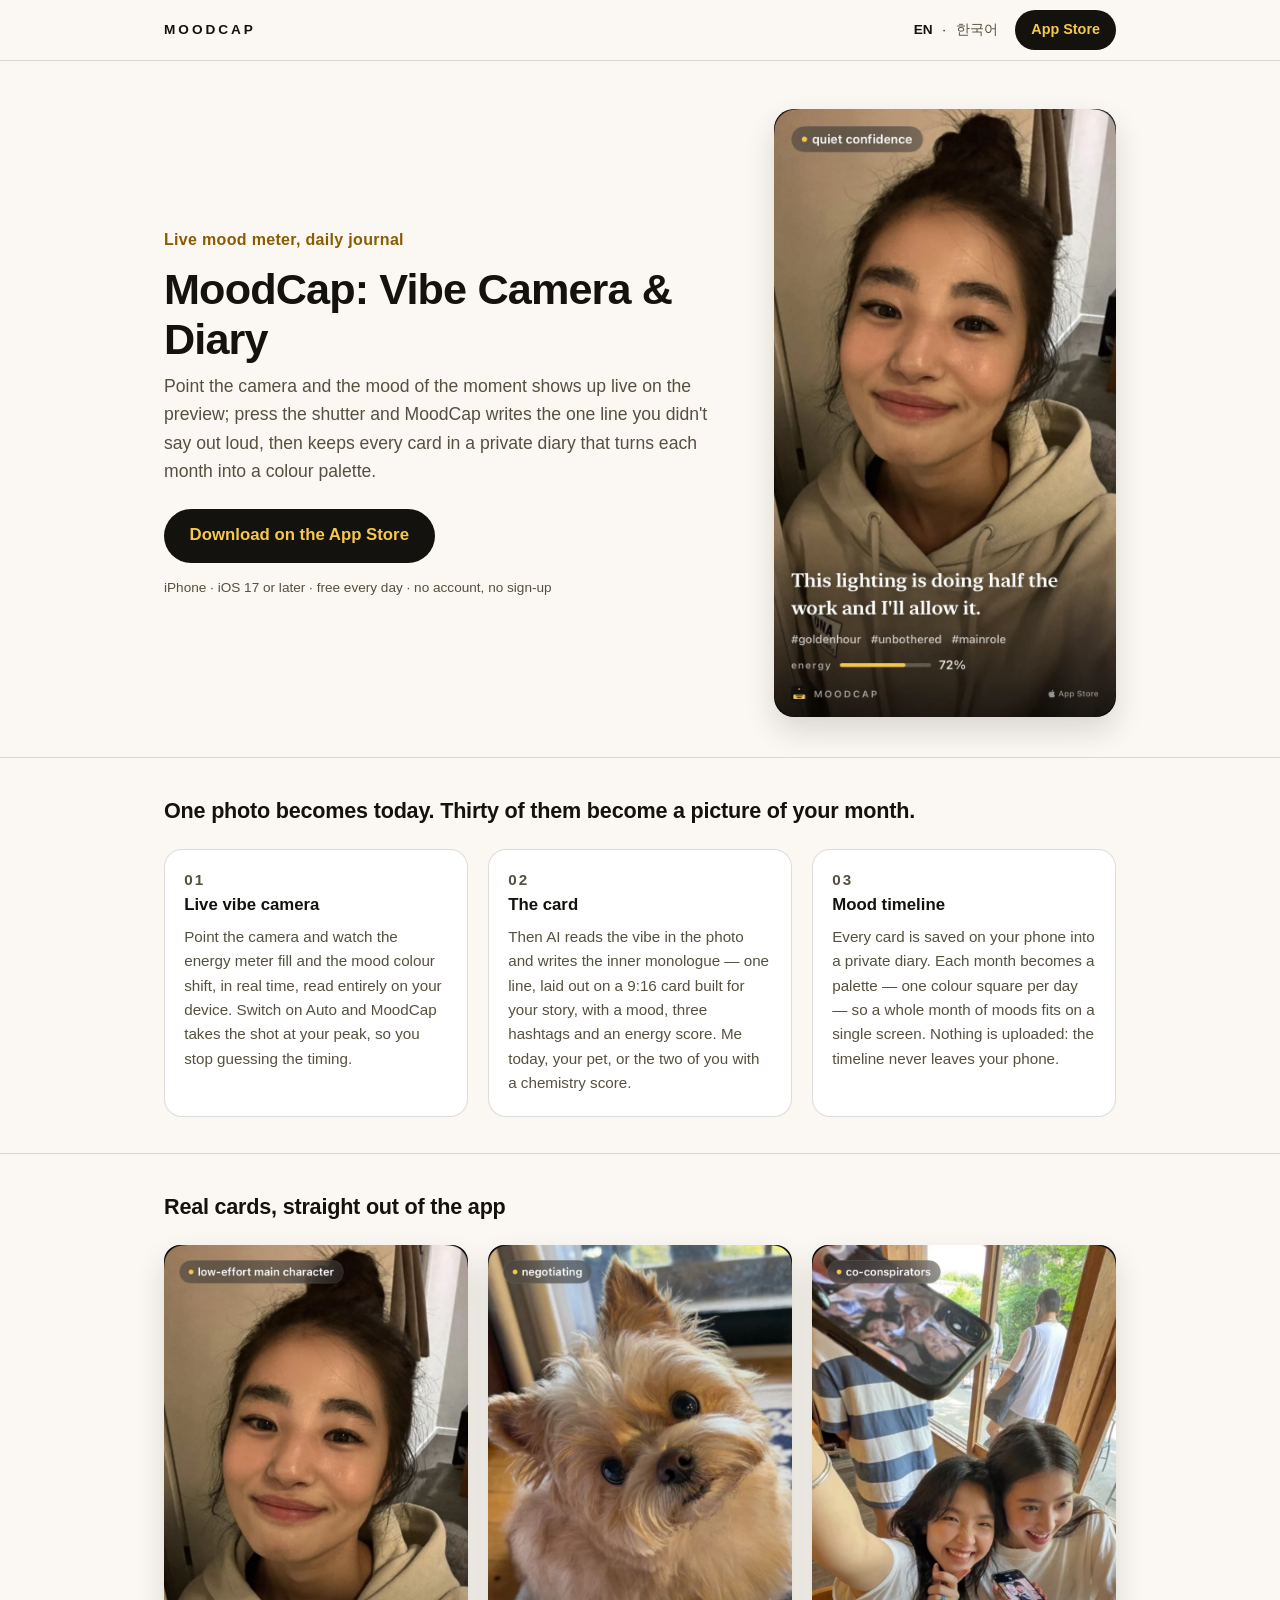
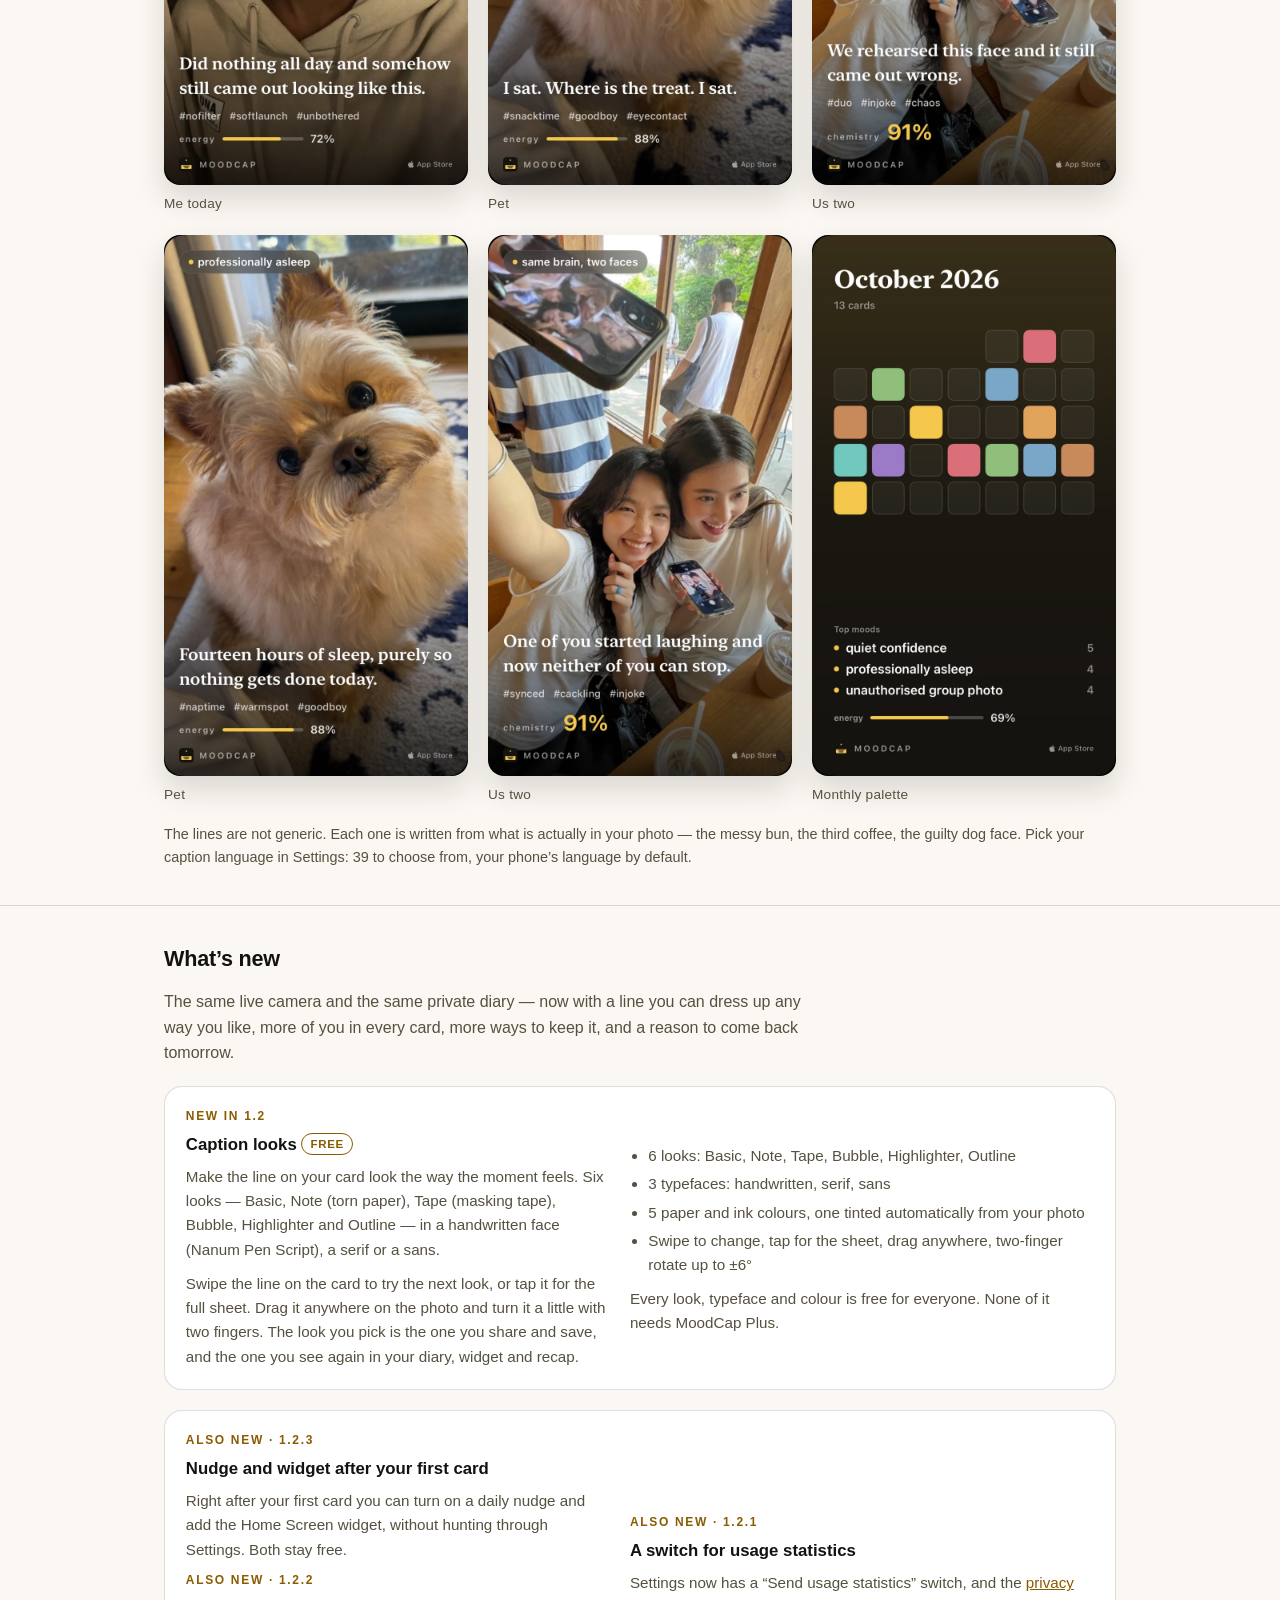
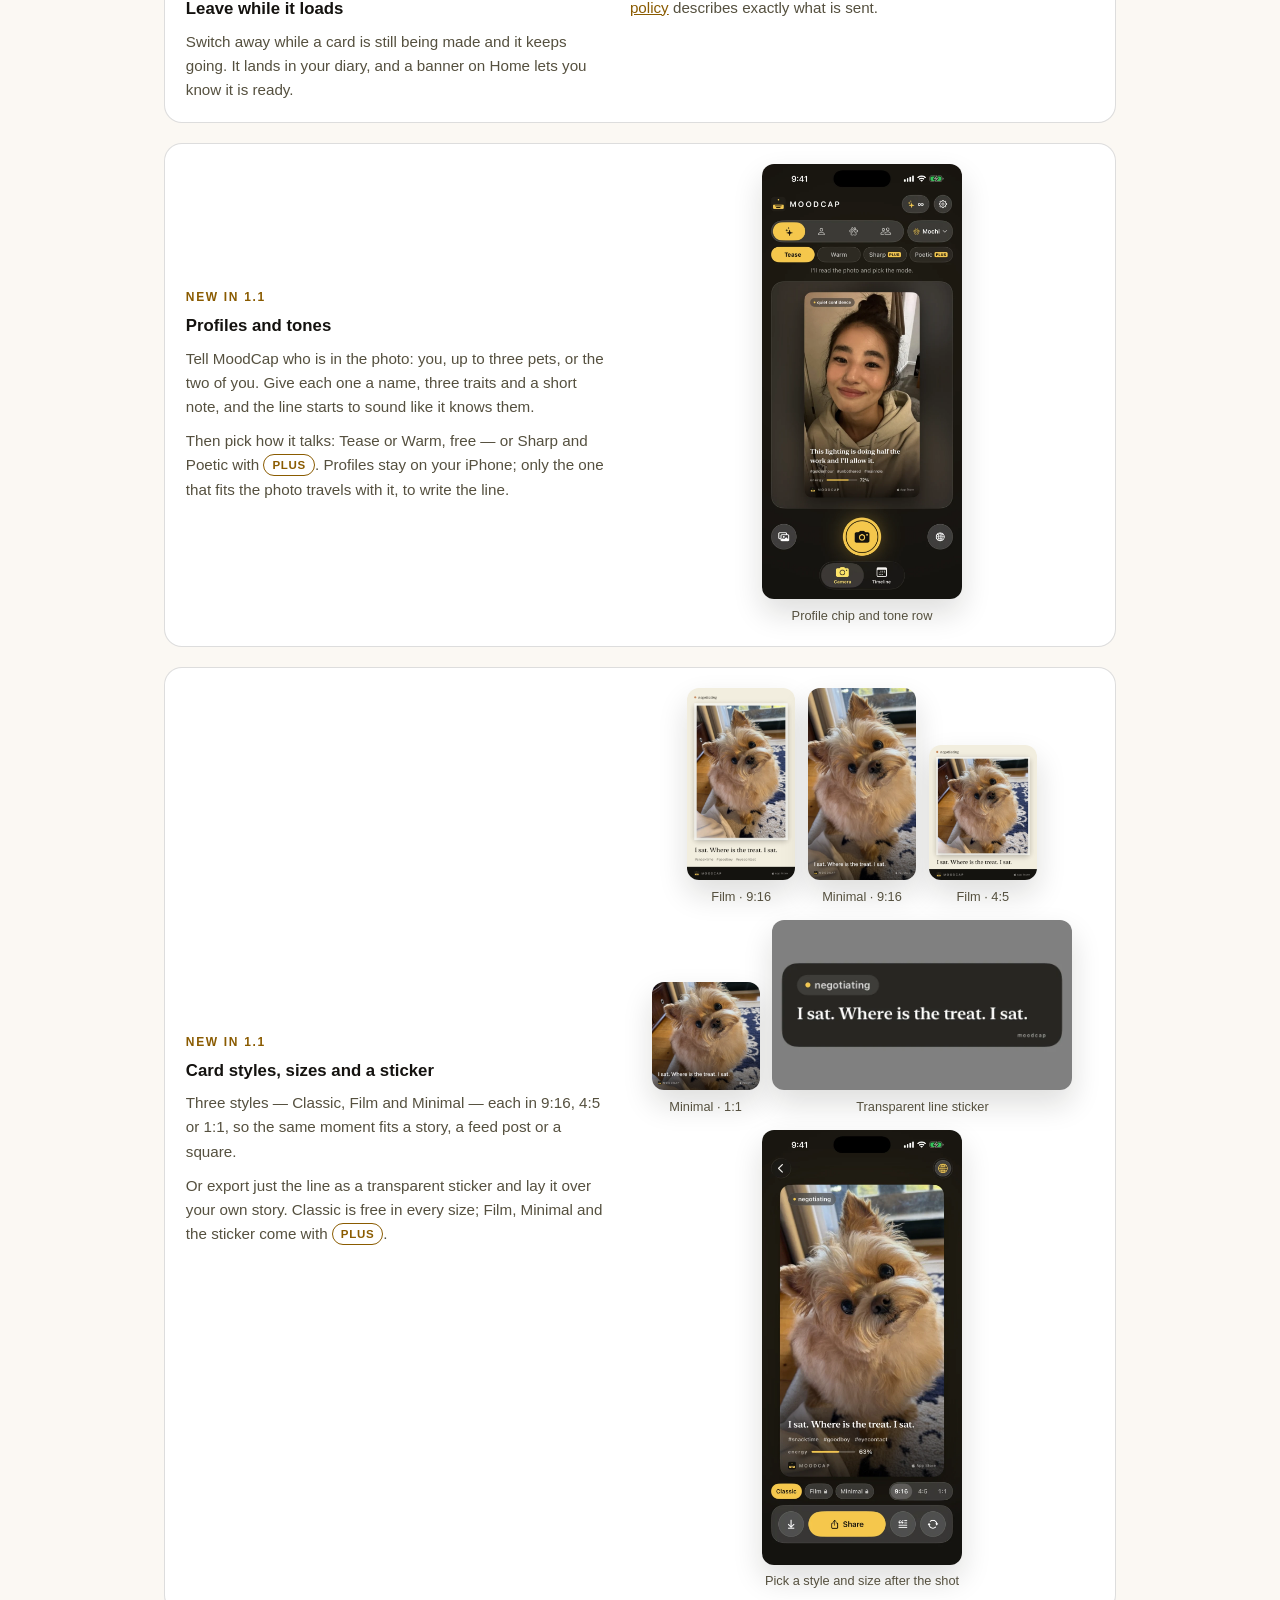
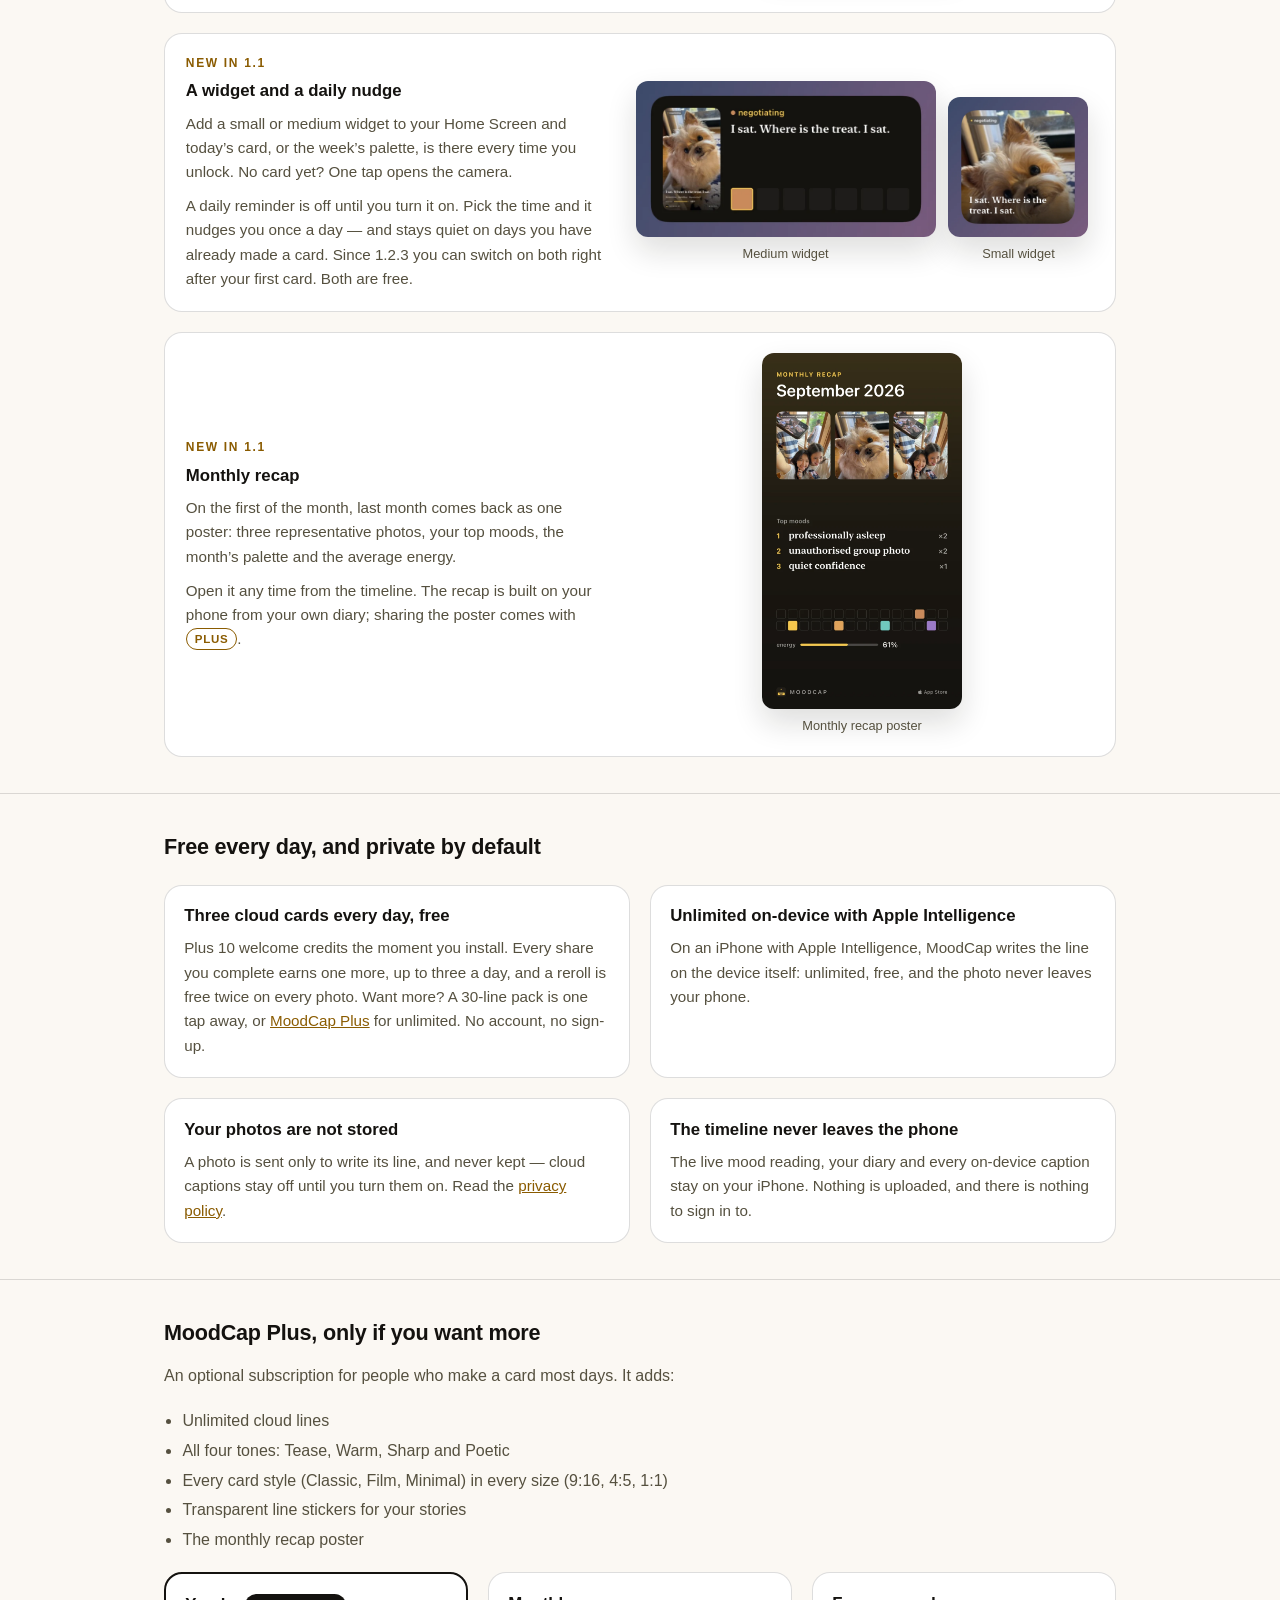
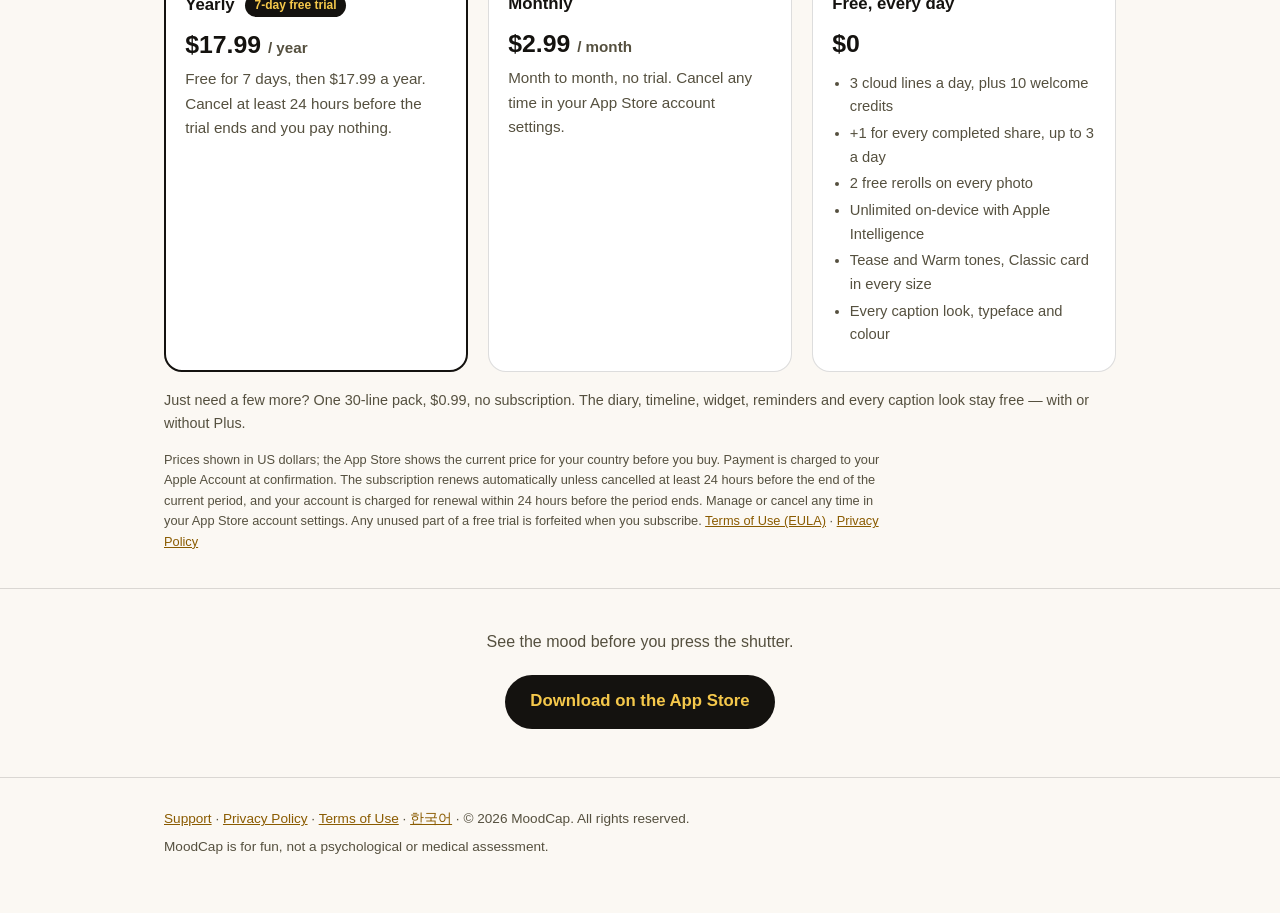
==== commit f741eda2: "Replace marketing screenshots with current release captures" ====
--- a/index.html
+++ b/index.html
@@ -14,15 +14,17 @@
 <meta property="og:title" content="MoodCap: Vibe Camera &amp; Diary">
 <meta property="og:description" content="See the mood before you press the shutter, then watch a month of them turn into one colour palette. Free every day, unlimited on-device with Apple Intelligence.">
 <meta property="og:url" content="https://richoh86.github.io/moodcap-site/">
-<meta property="og:image" content="https://richoh86.github.io/moodcap-site/assets/og.jpg">
-<meta property="og:image:width" content="1200">
-<meta property="og:image:height" content="630">
+<meta property="og:image" content="https://richoh86.github.io/moodcap-site/assets/app-icon-1024.png">
+<meta property="og:image:width" content="1024">
+<meta property="og:image:height" content="1024">
+<meta property="og:image:alt" content="The MoodCap app icon: a yellow caption bar under a small yellow dot on a dark background.">
 <meta property="og:locale" content="en_US">
 <meta property="og:locale:alternate" content="ko_KR">
-<meta name="twitter:card" content="summary_large_image">
+<meta name="twitter:card" content="summary">
 <meta name="twitter:title" content="MoodCap: Vibe Camera &amp; Diary">
 <meta name="twitter:description" content="See the mood before you press the shutter, then watch a month of them turn into one colour palette.">
-<meta name="twitter:image" content="https://richoh86.github.io/moodcap-site/assets/og.jpg">
+<meta name="twitter:image" content="https://richoh86.github.io/moodcap-site/assets/app-icon-1024.png">
+<meta name="twitter:image:alt" content="The MoodCap app icon: a yellow caption bar under a small yellow dot on a dark background.">
 <meta name="theme-color" content="#14120F">
 <link rel="icon" type="image/png" sizes="32x32" href="assets/favicon-32.png">
 <link rel="icon" type="image/png" sizes="192x192" href="assets/icon-192.png">
@@ -308,11 +310,8 @@
         <p class="meta">iPhone · iOS 17 or later · free every day · no account, no sign-up</p>
       </div>
       <div class="hero-card">
-        <picture>
-          <source srcset="assets/cards/en/solo-1.webp" type="image/webp">
-          <img src="assets/cards/en/solo-1.jpg" width="540" height="960"
-               alt="A MoodCap card. Mood: quiet confidence. The line reads &ldquo;This lighting is doing half the work and I'll allow it.&rdquo; with #goldenhour #unbothered #mainrole and an energy score of 60%.">
-        </picture>
+        <img src="assets/release-1.2.3/en/gallery-solo-1.webp" width="760" height="1352"
+             alt="A MoodCap card. Mood: quiet confidence. The line reads &ldquo;This lighting is doing half the work and I'll allow it.&rdquo; with #goldenhour #unbothered #mainrole and an energy score of 72%.">
       </div>
     </div>
   </div>
@@ -351,51 +350,33 @@
       <h2>Real cards, straight out of the app</h2>
       <div class="gallery">
         <figure>
-          <picture>
-            <source srcset="assets/cards/en/solo-2.webp" type="image/webp">
-            <img loading="lazy" src="assets/cards/en/solo-2.jpg" width="540" height="960"
-                 alt="Mood: low-effort main character. &ldquo;Did nothing all day and somehow still came out looking like this.&rdquo;">
-          </picture>
+          <img loading="lazy" src="assets/release-1.2.3/en/gallery-solo-2.webp" width="760" height="1352"
+               alt="Mood: low-effort main character. &ldquo;Did nothing all day and somehow still came out looking like this.&rdquo; Energy 72%.">
           <figcaption>Me today</figcaption>
         </figure>
         <figure>
-          <picture>
-            <source srcset="assets/cards/en/pet-1.webp" type="image/webp">
-            <img loading="lazy" src="assets/cards/en/pet-1.jpg" width="540" height="960"
-                 alt="Mood: negotiating. &ldquo;I sat. Where is the treat. I sat.&rdquo;">
-          </picture>
+          <img loading="lazy" src="assets/release-1.2.3/en/gallery-pet-1.webp" width="760" height="1352"
+               alt="Mood: negotiating. &ldquo;I sat. Where is the treat. I sat.&rdquo; Energy 88%.">
           <figcaption>Pet</figcaption>
         </figure>
         <figure>
-          <picture>
-            <source srcset="assets/cards/en/duo-1.webp" type="image/webp">
-            <img loading="lazy" src="assets/cards/en/duo-1.jpg" width="540" height="960"
-                 alt="Mood: co-conspirators. &ldquo;We rehearsed this face and it still came out wrong.&rdquo; with a chemistry score of 70%.">
-          </picture>
+          <img loading="lazy" src="assets/release-1.2.3/en/gallery-duo-1.webp" width="760" height="1352"
+               alt="Mood: co-conspirators. &ldquo;We rehearsed this face and it still came out wrong.&rdquo; with a chemistry score of 91%.">
           <figcaption>Us two</figcaption>
         </figure>
         <figure>
-          <picture>
-            <source srcset="assets/cards/en/pet-2.webp" type="image/webp">
-            <img loading="lazy" src="assets/cards/en/pet-2.jpg" width="540" height="960"
-                 alt="Mood: professionally asleep. &ldquo;Fourteen hours of sleep, purely so nothing gets done today.&rdquo;">
-          </picture>
+          <img loading="lazy" src="assets/release-1.2.3/en/gallery-pet-2.webp" width="760" height="1352"
+               alt="Mood: professionally asleep. &ldquo;Fourteen hours of sleep, purely so nothing gets done today.&rdquo; Energy 88%.">
           <figcaption>Pet</figcaption>
         </figure>
         <figure>
-          <picture>
-            <source srcset="assets/cards/en/duo-2.webp" type="image/webp">
-            <img loading="lazy" src="assets/cards/en/duo-2.jpg" width="540" height="960"
-                 alt="Mood: same brain, two faces. &ldquo;One of you started laughing and now neither of you can stop.&rdquo;">
-          </picture>
+          <img loading="lazy" src="assets/release-1.2.3/en/gallery-duo-2.webp" width="760" height="1352"
+               alt="Mood: same brain, two faces. &ldquo;One of you started laughing and now neither of you can stop.&rdquo; Chemistry 91%.">
           <figcaption>Us two</figcaption>
         </figure>
         <figure>
-          <picture>
-            <source srcset="assets/cards/en/palette.webp" type="image/webp">
-            <img loading="lazy" src="assets/cards/en/palette.jpg" width="540" height="960"
-                 alt="The monthly palette card for August 2026: 27 cards, one colour square per day, top moods quiet confidence, negotiating and co-conspirators, average energy 78%.">
-          </picture>
+          <img loading="lazy" src="assets/release-1.2.3/en/gallery-palette.webp" width="760" height="1352"
+               alt="The monthly palette card for October 2026 (sample month): 13 cards, one colour square per day, top moods quiet confidence, professionally asleep and unauthorised group photo, average energy 69%.">
           <figcaption>Monthly palette</figcaption>
         </figure>
       </div>
@@ -468,11 +449,8 @@
           </div>
           <div class="shots">
             <figure class="s-phone">
-              <picture>
-                <source srcset="assets/v11/home-profile-tone.webp" type="image/webp">
-                <img loading="lazy" src="assets/v11/home-profile-tone.jpg" width="440" height="956"
-                     alt="The MoodCap home screen. Under the mode switch, a profile chip reads Mochi, and a row of tones offers Tease, Warm, Sharp and Poetic, the last two marked Plus. Below, a card of a smiling woman in a hoodie reads &ldquo;This lighting is doing half the work and I'll allow it.&rdquo;">
-              </picture>
+              <img loading="lazy" src="assets/release-1.2.3/en/home.webp" width="760" height="1652"
+                   alt="The MoodCap home screen. Next to the mode switch, a profile chip reads Mochi, and a row of tones offers Tease, Warm, Sharp and Poetic, the last two marked Plus. Below, a card of a smiling woman in a hoodie reads &ldquo;This lighting is doing half the work and I'll allow it.&rdquo;, with the shutter button and the Camera and Timeline tabs.">
               <figcaption>Profile chip and tone row</figcaption>
             </figure>
           </div>
@@ -490,51 +468,33 @@
           </div>
           <div class="shots">
             <figure class="s-card">
-              <picture>
-                <source srcset="assets/v11/card-film-9x16.webp" type="image/webp">
-                <img loading="lazy" src="assets/v11/card-film-9x16.jpg" width="540" height="960"
-                     alt="A Film-style card in 9:16: a cream frame around a photo of a small, shaggy dog tilting its head, the mood &ldquo;negotiating&rdquo; above and the line &ldquo;I sat. Where is the treat. I sat.&rdquo; in Korean below.">
-              </picture>
+              <img loading="lazy" src="assets/release-1.2.3/en/card-film-9x16.webp" width="760" height="1352"
+                   alt="A Film-style card in 9:16: a cream frame around a photo of a small, shaggy dog tilting its head, the mood &ldquo;negotiating&rdquo; above and the line &ldquo;I sat. Where is the treat. I sat.&rdquo; with three hashtags below.">
               <figcaption>Film · 9:16</figcaption>
             </figure>
             <figure class="s-card">
-              <picture>
-                <source srcset="assets/v11/card-minimal-9x16.webp" type="image/webp">
-                <img loading="lazy" src="assets/v11/card-minimal-9x16.jpg" width="540" height="960"
-                     alt="A Minimal-style card in 9:16: the same dog photo full-bleed, with only the line and a small MoodCap mark at the bottom.">
-              </picture>
+              <img loading="lazy" src="assets/release-1.2.3/en/card-minimal-9x16.webp" width="760" height="1352"
+                   alt="A Minimal-style card in 9:16: the same dog photo full-bleed, with only the line and a small MoodCap mark at the bottom.">
               <figcaption>Minimal · 9:16</figcaption>
             </figure>
             <figure class="s-card">
-              <picture>
-                <source srcset="assets/v11/card-film-4x5.webp" type="image/webp">
-                <img loading="lazy" src="assets/v11/card-film-4x5.jpg" width="540" height="675"
-                     alt="The Film-style card in 4:5, sized for a feed post.">
-              </picture>
+              <img loading="lazy" src="assets/release-1.2.3/en/card-film-4x5.webp" width="760" height="950"
+                   alt="The Film-style card in 4:5, sized for a feed post.">
               <figcaption>Film · 4:5</figcaption>
             </figure>
             <figure class="s-card">
-              <picture>
-                <source srcset="assets/v11/card-minimal-1x1.webp" type="image/webp">
-                <img loading="lazy" src="assets/v11/card-minimal-1x1.jpg" width="540" height="540"
-                     alt="The Minimal-style card as a 1:1 square.">
-              </picture>
+              <img loading="lazy" src="assets/release-1.2.3/en/card-minimal-1x1.webp" width="760" height="760"
+                   alt="The Minimal-style card as a 1:1 square.">
               <figcaption>Minimal · 1:1</figcaption>
             </figure>
             <figure class="s-wide">
-              <picture>
-                <source srcset="assets/v11/sticker-classic.webp" type="image/webp">
-                <img loading="lazy" src="assets/v11/sticker-classic.jpg" width="720" height="409"
-                     alt="A line sticker: a dark rounded label with the mood chip &ldquo;negotiating&rdquo; and the line, shown over a grey background to stand for your own story.">
-              </picture>
+              <img loading="lazy" src="assets/release-1.2.3/en/sticker-classic-over-grey.webp" width="760" height="432"
+                   alt="A line sticker: a dark rounded label with the mood chip &ldquo;negotiating&rdquo; and the line &ldquo;I sat. Where is the treat. I sat.&rdquo;, shown over a grey background to stand for your own story.">
               <figcaption>Transparent line sticker</figcaption>
             </figure>
             <figure class="s-phone">
-              <picture>
-                <source srcset="assets/v11/result-style-picker.webp" type="image/webp">
-                <img loading="lazy" src="assets/v11/result-style-picker.jpg" width="440" height="956"
-                     alt="The finished card screen: the dog card with &ldquo;I sat. Where is the treat. I sat.&rdquo;, and under it a style picker with Classic selected, Film and Minimal locked, and the sizes 9:16, 4:5 and 1:1.">
-              </picture>
+              <img loading="lazy" src="assets/release-1.2.3/en/result.webp" width="760" height="1652"
+                   alt="The finished card screen: the dog card with &ldquo;I sat. Where is the treat. I sat.&rdquo;, and under it a style picker with Classic selected, Film and Minimal locked, the sizes 9:16, 4:5 and 1:1, and Save, Share, caption look and reroll buttons.">
               <figcaption>Pick a style and size after the shot</figcaption>
             </figure>
           </div>
@@ -553,19 +513,13 @@
           </div>
           <div class="shots">
             <figure class="s-wide">
-              <picture>
-                <source srcset="assets/v11/widget-medium.webp" type="image/webp">
-                <img loading="lazy" src="assets/v11/widget-medium.jpg" width="720" height="374"
-                     alt="The medium widget: a thumbnail of today's dog card, the mood &ldquo;negotiating&rdquo;, the line, and a row of colour squares for this week.">
-              </picture>
+              <img loading="lazy" src="assets/release-1.2.3/en/widget-medium-card.webp" width="760" height="396"
+                   alt="The medium widget: a thumbnail of today's dog card, the mood &ldquo;negotiating&rdquo;, the line &ldquo;I sat. Where is the treat. I sat.&rdquo;, and a row of colour squares for this week.">
               <figcaption>Medium widget</figcaption>
             </figure>
             <figure class="s-small">
-              <picture>
-                <source srcset="assets/v11/widget-small.webp" type="image/webp">
-                <img loading="lazy" src="assets/v11/widget-small.jpg" width="360" height="360"
-                     alt="The small widget: today's dog photo with the mood chip and the line across the bottom.">
-              </picture>
+              <img loading="lazy" src="assets/release-1.2.3/en/widget-small-card.webp" width="760" height="760"
+                   alt="The small widget: today's dog photo with the mood chip and the line across the bottom.">
               <figcaption>Small widget</figcaption>
             </figure>
           </div>
@@ -583,11 +537,8 @@
           </div>
           <div class="shots">
             <figure class="s-phone">
-              <picture>
-                <source srcset="assets/v11/recap.webp" type="image/webp">
-                <img loading="lazy" src="assets/v11/recap.jpg" width="540" height="960"
-                     alt="The monthly recap poster for September 2026: three photos (a dog, a smiling woman, two friends taking a selfie), the top moods quiet confidence, professionally asleep and unauthorized group photo, a grid of colour squares for each day, and average energy 64%.">
-              </picture>
+              <img loading="lazy" src="assets/release-1.2.3/en/recap-card.webp" width="760" height="1352"
+                   alt="The monthly recap poster for September 2026 (sample month): three photos (two friends taking a selfie, a dog, the same selfie again), the top moods professionally asleep, unauthorised group photo and quiet confidence, a grid of colour squares for each day, and average energy 61%.">
               <figcaption>Monthly recap poster</figcaption>
             </figure>
           </div>
